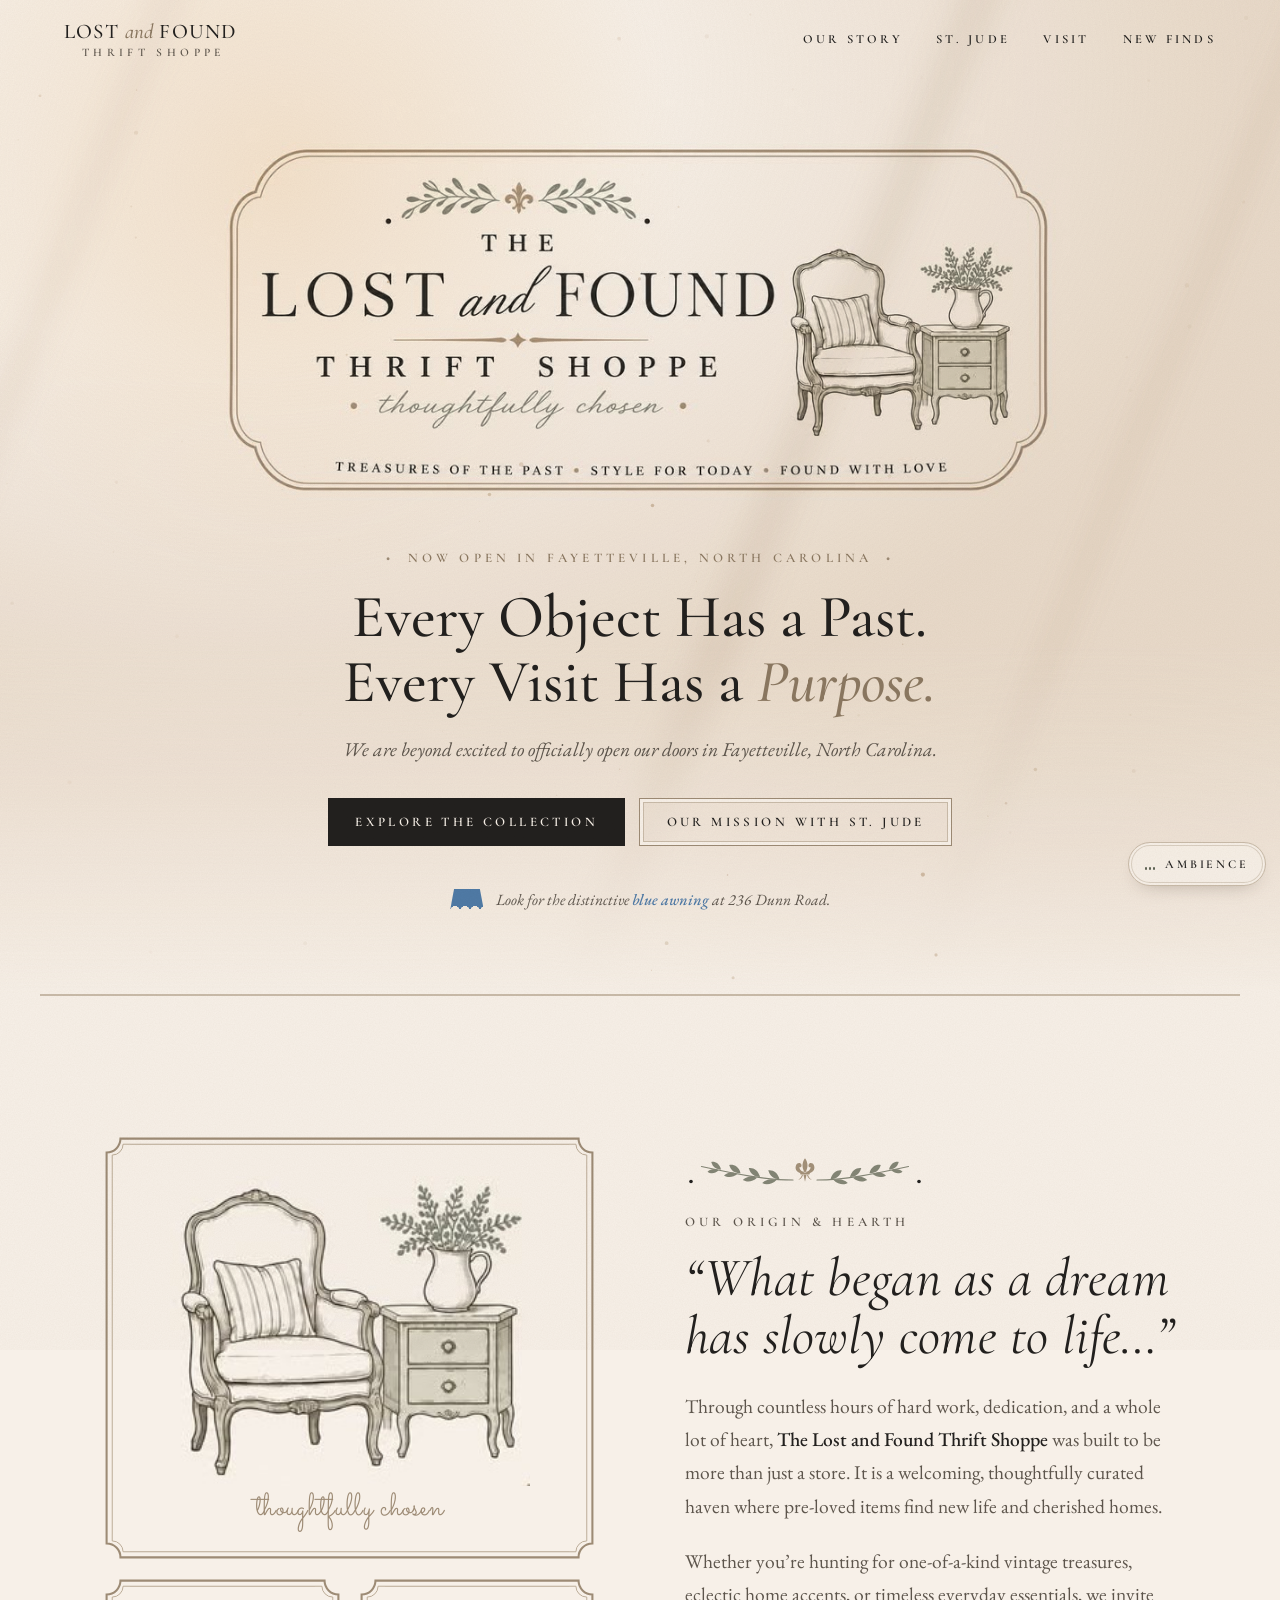
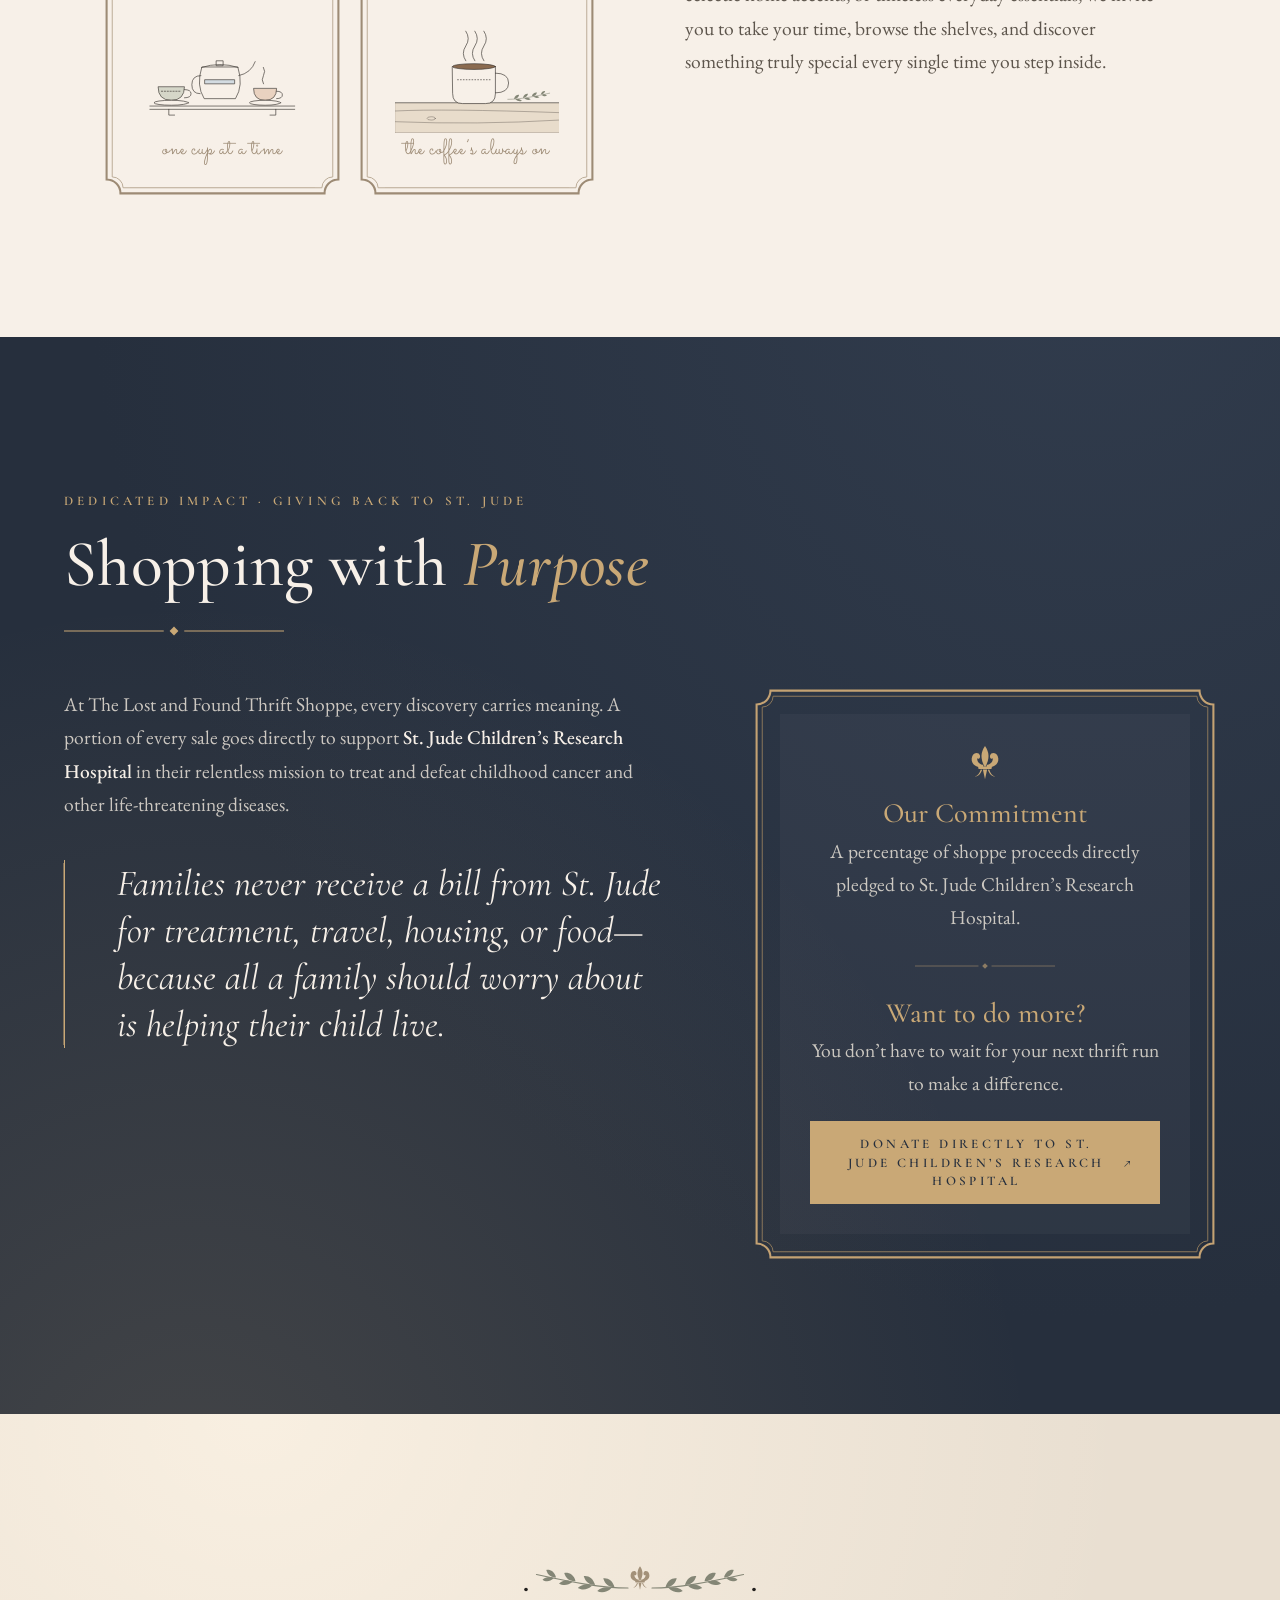
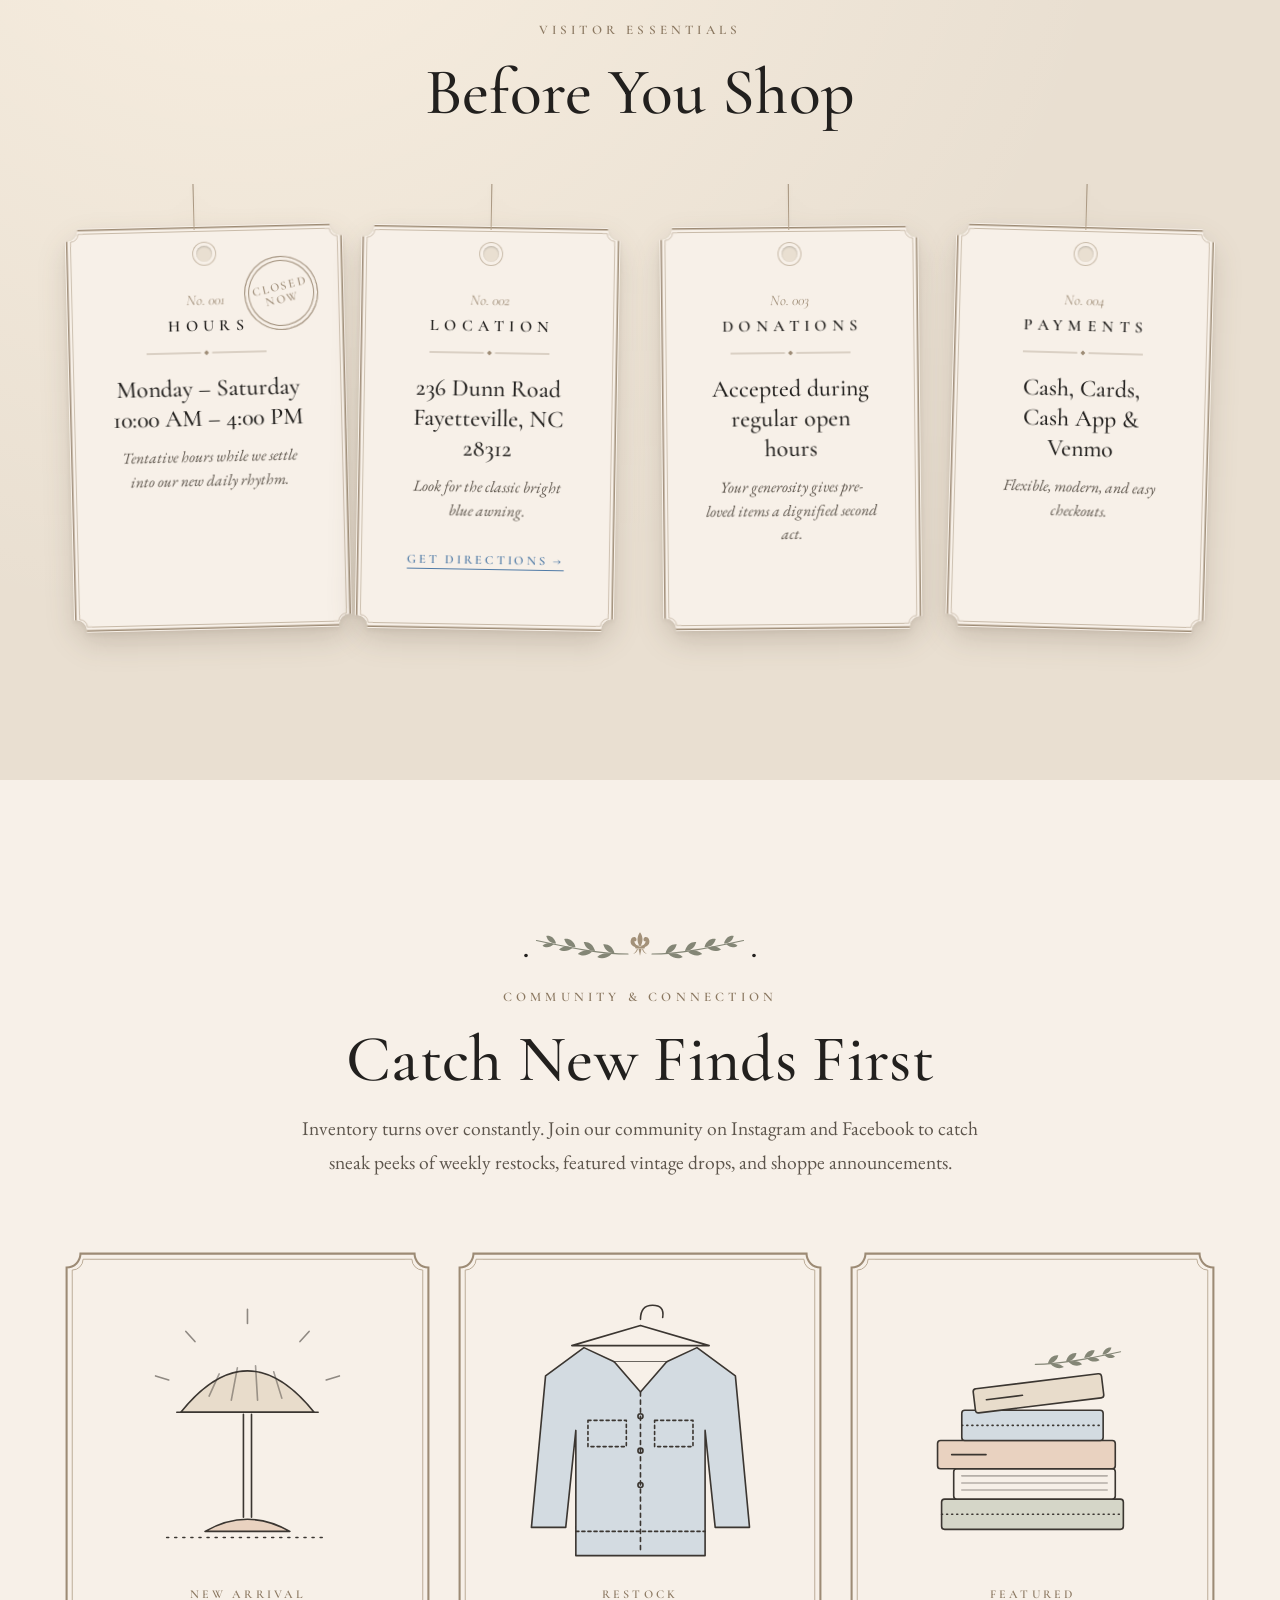
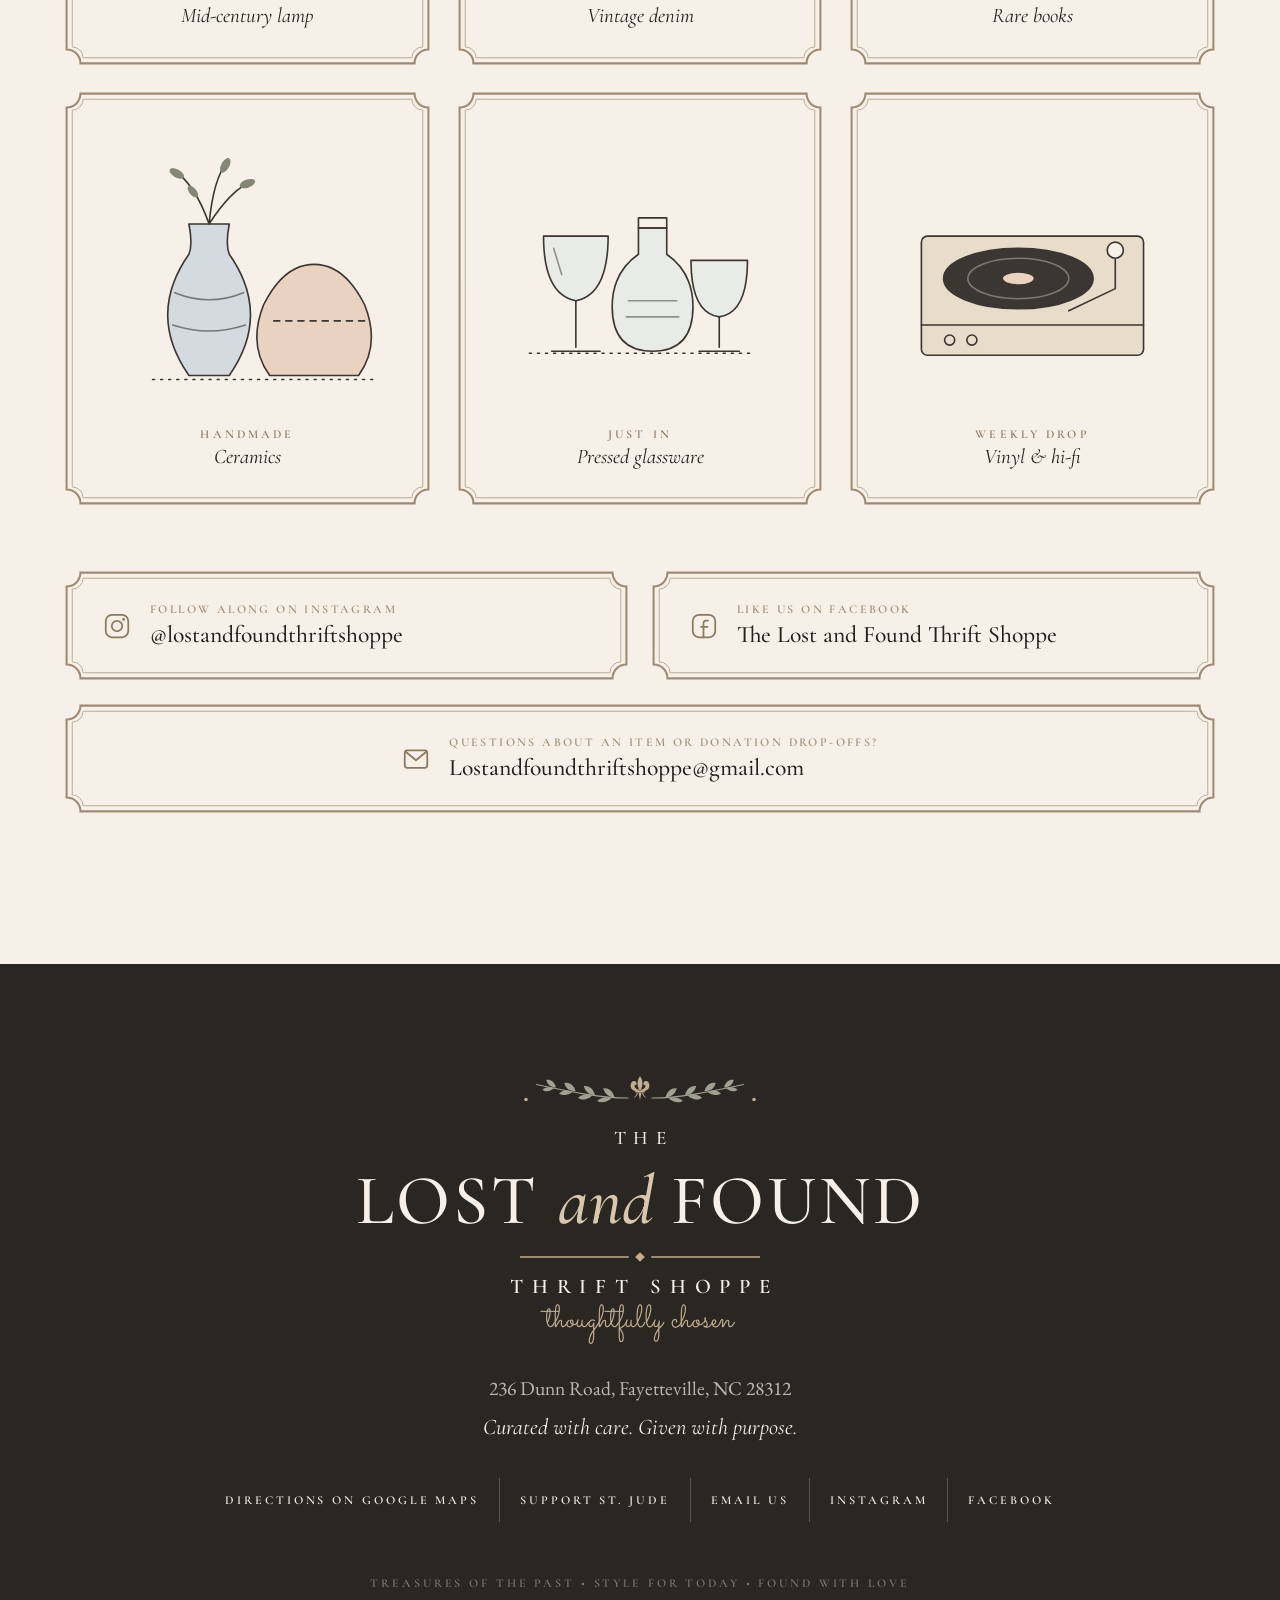
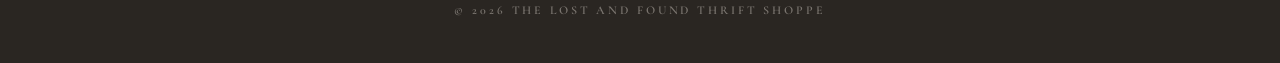
==== index.html @ 935c0aaa "Build The Lost and Found Thrift Shoppe website Static single-page site built from the cinematic wire" ====
<!doctype html>
<html lang="en" class="no-js">
<head>
  <meta charset="utf-8">
  <meta name="viewport" content="width=device-width, initial-scale=1">
  <title>The Lost and Found Thrift Shoppe · Fayetteville, NC</title>
  <meta name="description" content="A thoughtfully curated thrift shoppe at 236 Dunn Road, Fayetteville, NC. Treasures of the past, style for today, found with love — with a portion of every sale supporting St. Jude Children's Research Hospital.">
  <meta name="theme-color" content="#f7f0e8">
  <meta property="og:title" content="The Lost and Found Thrift Shoppe">
  <meta property="og:description" content="Every object has a past. Every visit has a purpose. Now open at 236 Dunn Road, Fayetteville, NC.">
  <meta property="og:type" content="website">
  <meta property="og:image" content="assets/the-lost-and-found-sign.jpg">
  <link rel="icon" href="assets/favicon.svg" type="image/svg+xml">
  <link rel="preload" as="image" href="assets/the-lost-and-found-sign.jpg">
  <link rel="preconnect" href="https://fonts.googleapis.com">
  <link rel="preconnect" href="https://fonts.gstatic.com" crossorigin>
  <link href="https://fonts.googleapis.com/css2?family=Cormorant+Garamond:ital,wght@0,400;0,500;0,600;1,400;1,500&family=EB+Garamond:ital,wght@0,400;0,500;1,400&family=Sacramento&display=swap" rel="stylesheet">
  <link rel="stylesheet" href="css/styles.css">
</head>
<body>
  <a class="skip-link" href="#main">Skip to content</a>

  <!-- Ornament sprite: drawn to match the shoppe sign -->
  <svg width="0" height="0" style="position:absolute" aria-hidden="true">
    <defs>
      <symbol id="sprig" viewBox="0 0 130 36">
        <path d="M4 26 C40 26 80 18 126 8" fill="none" stroke="currentColor" stroke-width="1.6" stroke-linecap="round"/>
        <g fill="currentColor">
          <path d="M22 25 c2-9 9-13 15-12 c-2 8-8 12-15 12z"/>
          <path d="M26 26 c6 6 14 7 19 4 c-5-5-12-6-19-4z"/>
          <path d="M48 22 c2-9 9-13 15-12 c-2 8-8 12-15 12z"/>
          <path d="M52 23 c6 6 14 6 19 3 c-5-5-12-6-19-3z"/>
          <path d="M74 17 c2-9 9-12 15-11 c-2 8-8 11-15 11z"/>
          <path d="M78 18 c6 5 13 5 18 2 c-5-5-12-5-18-2z"/>
          <path d="M100 12 c2-8 8-11 13-10 c-2 7-7 10-13 10z"/>
          <path d="M103 13 c5 5 11 5 15 2 c-4-4-10-5-15-2z"/>
        </g>
      </symbol>
      <symbol id="fleur" viewBox="0 0 40 44">
        <g fill="currentColor">
          <path d="M20 2 C25 9 26 17 20 27 C14 17 15 9 20 2Z"/>
          <path d="M18 27 C9 28 2 22 5 14 C7 9 13 9 14 13 C15 17 12 18 11 16 C10 20 14 24 18 24Z"/>
          <path d="M22 27 C31 28 38 22 35 14 C33 9 27 9 26 13 C25 17 28 18 29 16 C30 20 26 24 22 24Z"/>
          <rect x="12" y="26" width="16" height="3.2" rx="1.2"/>
          <path d="M17.5 29.5 L20 41 L22.5 29.5Z"/>
          <path d="M15 29.5 C14 34 11 37 8 38 C12 38 15 35 16.6 30Z"/>
          <path d="M25 29.5 C26 34 29 37 32 38 C28 38 25 35 23.4 30Z"/>
        </g>
      </symbol>
      <symbol id="crest" viewBox="0 0 320 44">
        <g style="color:var(--sage)">
          <use href="#sprig" x="18" y="6" width="130" height="36" transform="translate(166 0) scale(-1 1)"/>
          <use href="#sprig" x="172" y="6" width="130" height="36"/>
        </g>
        <use href="#fleur" x="144" y="0" width="32" height="38" style="color:var(--fleur)"/>
        <g style="fill:var(--ink)"><circle cx="8" cy="34" r="2.4"/><circle cx="312" cy="34" r="2.4"/></g>
      </symbol>
      <symbol id="rule" viewBox="0 0 300 12">
        <path d="M0 6 H136 M164 6 H300" stroke="currentColor" stroke-width="1.6"/>
        <path d="M150 0 L156 6 L150 12 L144 6Z" fill="currentColor"/>
      </symbol>
    </defs>
  </svg>

  <div class="grain" aria-hidden="true"></div>

  <!-- ============ Navigation ============ -->
  <header class="site-nav" id="site-nav">
    <a class="nav-mark" href="#top" aria-label="The Lost and Found Thrift Shoppe — back to top">
      <span class="nav-mark__name">Lost <em>and</em> Found</span>
      <span class="nav-mark__caps">Thrift Shoppe</span>
    </a>
    <button class="nav-toggle" aria-expanded="false" aria-controls="nav-links">
      <span class="sr-only">Menu</span><span class="nav-toggle__bar"></span><span class="nav-toggle__bar"></span>
    </button>
    <nav class="nav-links" id="nav-links" aria-label="Primary">
      <a href="#origin">Our Story</a>
      <a href="#impact">St. Jude</a>
      <a href="#visit">Visit</a>
      <a href="#finds">New Finds</a>
    </nav>
  </header>

  <main id="main">

    <!-- ============ 1. Hero: the shoppe sign in window light ============ -->
    <section class="hero" id="top" aria-labelledby="hero-title">
      <div class="hero__light" aria-hidden="true"></div>
      <canvas class="hero__dust" id="dust" aria-hidden="true"></canvas>

      <figure class="hero__sign">
        <img src="assets/the-lost-and-found-sign.jpg" width="960" height="480"
             alt="The Lost and Found Thrift Shoppe — thoughtfully chosen. Treasures of the past, style for today, found with love.">
      </figure>

      <div class="hero__content">
        <p class="eyebrow reveal"><span aria-hidden="true">&bull;</span> Now open in Fayetteville, North Carolina <span aria-hidden="true">&bull;</span></p>
        <h1 class="hero__title reveal" id="hero-title">
          <span>Every Object Has a Past.</span>
          <span>Every Visit Has a <em>Purpose.</em></span>
        </h1>
        <p class="hero__sub reveal">We are beyond excited to officially open our doors in Fayetteville, North&nbsp;Carolina.</p>
        <div class="hero__actions reveal">
          <a class="btn btn--ink" href="#finds">Explore the Collection</a>
          <a class="btn btn--line" href="#impact">Our Mission with St. Jude</a>
        </div>
        <a class="awning-badge reveal" href="#visit">
          <span class="awning-badge__icon" aria-hidden="true"></span>
          <span>Look for the distinctive <strong>blue awning</strong> at 236 Dunn Road.</span>
        </a>
      </div>
    </section>

    <!-- ============ 2. Origin & Hearth ============ -->
    <section class="origin" id="origin" aria-labelledby="origin-title">
      <div class="origin__gallery">
        <figure class="framed framed--feature reveal">
          <img src="assets/vignette-chair.jpg" width="262" height="226" loading="lazy"
               alt="Engraved illustration of a carved armchair beside a nightstand with a pitcher of greenery">
          <figcaption class="script">thoughtfully chosen</figcaption>
        </figure>
        <figure class="framed reveal">
          <svg class="sketch" viewBox="0 0 400 280" role="img" aria-label="Vintage teacups and a teapot arranged on a wooden shelf">
            <g class="ink">
              <path d="M24 214 H376 M24 222 H376"/>
              <path d="M70 222 v14 l14 0 M330 222 v14 l-14 0"/>
              <path class="w-sage" d="M44 168 q0 32 32 32 q32 0 32 -32 z"/>
              <path d="M108 174 q16 0 16 10 t-16 10"/>
              <ellipse class="w-paper" cx="76" cy="206" rx="42" ry="6"/>
              <path d="M52 178 h48" stroke-dasharray="3 4"/>
              <path class="w-paper" d="M150 120 q-14 44 6 76 h76 q20 -32 6 -76 z"/>
              <path d="M150 120 q44 -14 88 0"/><path d="M186 104 h16 v12 h-16z"/>
              <path d="M240 140 q30 -6 40 -34"/><path d="M148 140 q-22 0 -22 22 t20 22"/>
              <path class="w-blue" d="M158 150 h72 v10 h-72z"/>
              <path class="w-clay" d="M276 172 q0 28 28 28 q28 0 28 -28 z"/>
              <path d="M332 178 q14 0 14 9 t-14 9"/>
              <ellipse class="w-paper" cx="304" cy="206" rx="38" ry="6"/>
              <path d="M300 160 q-6 -10 0 -20 q6 -10 0 -20" class="steam-line"/>
            </g>
          </svg>
          <figcaption class="script">one cup at a time</figcaption>
        </figure>
        <figure class="framed reveal">
          <svg class="sketch" viewBox="0 0 400 280" role="img" aria-label="A steaming mug of coffee on a worn pine counter">
            <g class="ink">
              <path class="w-taupe" d="M0 206 H400 V280 H0Z"/>
              <path d="M0 226 q120 -6 400 4 M0 252 q200 8 400 -4" stroke-opacity=".5"/>
              <ellipse cx="88" cy="244" rx="10" ry="4" stroke-opacity=".5"/>
              <path class="w-paper" d="M140 118 h104 v66 q0 24 -24 24 h-56 q-24 0 -24 -24 z"/>
              <ellipse class="w-coffee" cx="192" cy="118" rx="52" ry="7"/>
              <path d="M244 134 q32 0 32 24 t-32 24"/>
              <path d="M152 150 h80" stroke-dasharray="2 5"/>
              <g class="steam">
                <path d="M172 104 q-12 -18 0 -36 q12 -18 0 -36"/>
                <path d="M194 104 q-12 -18 0 -36 q12 -18 0 -36"/>
                <path d="M216 104 q-12 -18 0 -36 q12 -18 0 -36"/>
              </g>
            </g>
            <g style="color:var(--sage)"><use href="#sprig" x="270" y="176" width="110" height="30"/></g>
          </svg>
          <figcaption class="script">the coffee&rsquo;s always on</figcaption>
        </figure>
      </div>

      <div class="origin__text">
        <svg class="crest reveal" aria-hidden="true"><use href="#crest"/></svg>
        <p class="eyebrow reveal">Our Origin &amp; Hearth</p>
        <h2 class="origin__quote reveal" id="origin-title">&ldquo;What began as a dream has slowly come to life&hellip;&rdquo;</h2>
        <p class="reveal">Through countless hours of hard work, dedication, and a whole lot of heart, <strong>The Lost and Found Thrift Shoppe</strong> was built to be more than just a store. It is a welcoming, thoughtfully curated haven where pre-loved items find new life and cherished homes.</p>
        <p class="reveal">Whether you&rsquo;re hunting for one-of-a-kind vintage treasures, eclectic home accents, or timeless everyday essentials, we invite you to take your time, browse the shelves, and discover something truly special every single time you step inside.</p>
        <p class="signoff script reveal">see you on Dunn Road</p>
      </div>
    </section>

    <!-- ============ 3. Impact: St. Jude ============ -->
    <section class="impact" id="impact" aria-labelledby="impact-title">
      <div class="impact__inner">
        <p class="eyebrow eyebrow--gold reveal">Dedicated Impact &middot; Giving Back to St. Jude</p>
        <h2 class="impact__title reveal" id="impact-title">Shopping with <em>Purpose</em></h2>
        <svg class="impact__rule reveal" aria-hidden="true"><use href="#rule"/></svg>
        <div class="impact__grid">
          <div class="impact__copy">
            <p class="reveal">At The Lost and Found Thrift Shoppe, every discovery carries meaning. A portion of every sale goes directly to support <strong>St. Jude Children&rsquo;s Research Hospital</strong> in their relentless mission to treat and defeat childhood cancer and other life-threatening diseases.</p>
            <blockquote class="impact__pull reveal">
              Families never receive a bill from St. Jude for treatment, travel, housing, or food&mdash;because all a family should worry about is helping their child live.
            </blockquote>
          </div>
          <aside class="impact__card framed framed--gold reveal" aria-label="Our commitment">
            <svg class="impact__fleur" aria-hidden="true"><use href="#fleur"/></svg>
            <h3>Our Commitment</h3>
            <p>A percentage of shoppe proceeds directly pledged to St. Jude Children&rsquo;s Research Hospital.</p>
            <svg class="impact__rule impact__rule--small" aria-hidden="true"><use href="#rule"/></svg>
            <h3>Want to do more?</h3>
            <p>You don&rsquo;t have to wait for your next thrift run to make a difference.</p>
            <a class="btn btn--gold" href="https://www.stjude.org/donate" target="_blank" rel="noopener noreferrer">
              Donate Directly to St. Jude Children&rsquo;s Research Hospital <span aria-hidden="true">&nearr;</span>
              <span class="sr-only">(opens in a new tab)</span>
            </a>
          </aside>
        </div>
      </div>
    </section>

    <!-- ============ 4. Visitor Essentials ============ -->
    <section class="visit" id="visit" aria-labelledby="visit-title">
      <header class="section-head">
        <svg class="crest reveal" aria-hidden="true"><use href="#crest"/></svg>
        <p class="eyebrow reveal">Visitor Essentials</p>
        <h2 class="reveal" id="visit-title">Before You Shop</h2>
      </header>
      <div class="tags">
        <article class="tag reveal" style="--tilt:-1.4deg"><div class="tag__card">
          <span class="tag__no">No. 001</span>
          <h3>Hours</h3>
          <svg class="tag__rule" aria-hidden="true"><use href="#rule"/></svg>
          <p class="tag__main">Monday &ndash; Saturday<br><span class="nw">10:00 AM &ndash; 4:00 PM</span></p>
          <p class="tag__note">Tentative hours while we settle into our new daily rhythm.</p>
          <span class="tag__stamp" id="open-stamp" hidden></span>
        </div></article>
        <article class="tag reveal" style="--tilt:1deg"><div class="tag__card">
          <span class="tag__no">No. 002</span>
          <h3>Location</h3>
          <svg class="tag__rule" aria-hidden="true"><use href="#rule"/></svg>
          <p class="tag__main">236 Dunn Road<br>Fayetteville, NC 28312</p>
          <p class="tag__note">Look for the classic bright blue awning.</p>
          <a class="tag__link" href="https://www.google.com/maps/dir/?api=1&amp;destination=236+Dunn+Road+Fayetteville+NC+28312" target="_blank" rel="noopener noreferrer">Get directions &rarr;</a>
        </div></article>
        <article class="tag reveal" style="--tilt:-.6deg"><div class="tag__card">
          <span class="tag__no">No. 003</span>
          <h3>Donations</h3>
          <svg class="tag__rule" aria-hidden="true"><use href="#rule"/></svg>
          <p class="tag__main">Accepted during<br>regular open hours</p>
          <p class="tag__note">Your generosity gives pre-loved items a dignified second act.</p>
        </div></article>
        <article class="tag reveal" style="--tilt:1.6deg"><div class="tag__card">
          <span class="tag__no">No. 004</span>
          <h3>Payments</h3>
          <svg class="tag__rule" aria-hidden="true"><use href="#rule"/></svg>
          <p class="tag__main">Cash, Cards,<br>Cash App &amp; Venmo</p>
          <p class="tag__note">Flexible, modern, and easy checkouts.</p>
        </div></article>
      </div>
    </section>

    <!-- ============ 5. Community & Connection ============ -->
    <section class="finds" id="finds" aria-labelledby="finds-title">
      <header class="section-head">
        <svg class="crest reveal" aria-hidden="true"><use href="#crest"/></svg>
        <p class="eyebrow reveal">Community &amp; Connection</p>
        <h2 class="reveal" id="finds-title">Catch New Finds First</h2>
        <p class="section-head__lede reveal">Inventory turns over constantly. Join our community on Instagram and Facebook to catch sneak peeks of weekly restocks, featured vintage drops, and shoppe announcements.</p>
      </header>

      <!-- Engraved placeholders: replace with recent Instagram photos -->
      <div class="finds__grid">
        <figure class="find framed reveal">
          <svg class="sketch" viewBox="0 0 300 300" role="img" aria-label="Mid-century mushroom lamp">
            <g class="ink">
              <path d="M150 40 v-14 M98 58 l-9 -10 M202 58 l9 -10 M72 96 l-13 -4 M228 96 l13 -4" stroke-opacity=".55"/>
              <path class="w-taupe" d="M84 128 Q150 46 216 128 Z"/>
              <path d="M80 128 H220"/>
              <path d="M112 112 l10 -22 M134 116 l6 -32 M160 116 l-2 -34 M184 114 l-8 -26" stroke-opacity=".45"/>
              <path d="M146 130 V232 M154 130 V232"/>
              <path class="w-clay" d="M108 246 Q150 222 192 246 Z"/>
              <path d="M70 252 H230" stroke-dasharray="2 6"/>
            </g>
          </svg>
          <figcaption><span>New arrival</span>Mid-century lamp</figcaption>
        </figure>
        <figure class="find framed reveal">
          <svg class="sketch" viewBox="0 0 300 300" role="img" aria-label="Vintage denim jacket on a wooden hanger">
            <g class="ink">
              <path d="M150 36 q0 -14 12 -14 q12 0 10 12"/>
              <path d="M82 62 L150 42 L218 62 Z"/>
              <path class="w-blue" d="M94 64 l-38 28 l-14 150 h34 l10 -96 v124 h128 v-124 l10 96 h34 l-14 -150 l-38 -28 l-30 14 h-52 z"/>
              <path class="w-paper" d="M124 78 l26 30 l26 -30"/>
              <path d="M150 108 V266" stroke-dasharray="4 4"/>
              <path d="M98 136 h38 v26 h-38z M164 136 h38 v26 h-38z" stroke-dasharray="3 3"/>
              <path d="M86 246 h128" stroke-dasharray="3 3"/>
              <circle cx="150" cy="132" r="2.5"/><circle cx="150" cy="166" r="2.5"/><circle cx="150" cy="200" r="2.5"/>
            </g>
          </svg>
          <figcaption><span>Restock</span>Vintage denim</figcaption>
        </figure>
        <figure class="find framed reveal">
          <svg class="sketch" viewBox="0 0 300 300" role="img" aria-label="A stack of rare cloth-bound books">
            <g class="ink">
              <rect class="w-sage" x="60" y="214" width="180" height="30" rx="3"/>
              <path d="M60 229 H240" stroke-dasharray="1 4"/>
              <rect class="w-paper" x="72" y="184" width="160" height="30" rx="3"/>
              <path d="M80 191 H224 M80 198 H224 M80 205 H224" stroke-opacity=".35"/>
              <rect class="w-clay" x="56" y="156" width="176" height="28" rx="3"/>
              <path d="M70 170 H104"/>
              <rect class="w-blue" x="80" y="126" width="140" height="30" rx="3"/>
              <path d="M80 141 H220" stroke-dasharray="1 4"/>
              <g transform="rotate(-7 150 110)">
                <rect class="w-taupe" x="92" y="98" width="128" height="24" rx="3"/>
                <path d="M104 110 H140"/>
              </g>
            </g>
            <g style="color:var(--sage)"><use href="#sprig" x="150" y="62" width="90" height="26"/></g>
          </svg>
          <figcaption><span>Featured</span>Rare books</figcaption>
        </figure>
        <figure class="find framed reveal">
          <svg class="sketch" viewBox="0 0 300 300" role="img" aria-label="Handmade glazed ceramic vases">
            <g class="ink">
              <path class="w-blue" d="M92 250 q-42 -60 0 -120 q4 -10 0 -30 h40 q-4 20 0 30 q42 60 0 120 z"/>
              <path d="M78 168 q34 14 68 0 M76 200 q36 12 72 0" stroke-opacity=".6"/>
              <path class="w-clay" d="M172 250 q-22 -30 -6 -70 q20 -40 50 -40 q30 0 50 40 q16 40 -6 70 z"/>
              <path d="M176 196 h96" stroke-dasharray="6 6"/>
              <path d="M112 100 q-14 -40 -36 -54 M112 100 q4 -44 18 -62 M112 100 q22 -34 42 -42"/>
              <path d="M56 254 H276" stroke-dasharray="2 6"/>
            </g>
            <g style="fill:var(--sage)">
              <ellipse cx="80" cy="50" rx="8" ry="4" transform="rotate(30 80 50)"/><ellipse cx="128" cy="42" rx="8" ry="4" transform="rotate(-60 128 42)"/>
              <ellipse cx="150" cy="60" rx="8" ry="4" transform="rotate(-20 150 60)"/><ellipse cx="96" cy="68" rx="7" ry="3.5" transform="rotate(50 96 68)"/>
            </g>
          </svg>
          <figcaption><span>Handmade</span>Ceramics</figcaption>
        </figure>
        <figure class="find framed reveal">
          <svg class="sketch" viewBox="0 0 300 300" role="img" aria-label="Pressed glass goblets and a decanter">
            <g class="ink">
              <path class="w-glass" d="M54 112 h64 q0 58 -32 64 q-32 -6 -32 -64 z"/>
              <path d="M86 176 v46 M62 226 h48"/>
              <path d="M64 124 l8 26" stroke-opacity=".5"/>
              <path class="w-glass" d="M176 104 h-28 v26 q-26 18 -26 52 q0 44 40 44 q40 0 40 -44 q0 -34 -26 -52 z"/>
              <path d="M148 94 h28 v10 h-28z"/>
              <path d="M138 176 h48 M136 192 h52" stroke-opacity=".5"/>
              <path class="w-glass" d="M200 136 h56 q0 52 -28 56 q-28 -4 -28 -56 z"/>
              <path d="M228 192 v30 M208 226 h40"/>
              <path d="M40 228 H264" stroke-dasharray="2 6"/>
            </g>
          </svg>
          <figcaption><span>Just in</span>Pressed glassware</figcaption>
        </figure>
        <figure class="find framed reveal">
          <svg class="sketch" viewBox="0 0 300 300" role="img" aria-label="A vintage record player with a spinning vinyl record">
            <g class="ink">
              <rect class="w-taupe" x="40" y="112" width="220" height="118" rx="6"/>
              <path d="M40 200 H260"/>
              <g class="vinyl">
                <ellipse class="w-ink" cx="136" cy="154" rx="74" ry="30"/>
                <ellipse cx="136" cy="154" rx="50" ry="20" stroke="#f7f0e8" stroke-opacity=".35"/>
                <ellipse class="w-clay" cx="136" cy="154" rx="16" ry="6.5"/>
              </g>
              <path d="M232 126 v38 l-46 22"/>
              <circle class="w-paper" cx="232" cy="126" r="8"/>
              <circle cx="68" cy="215" r="5"/><circle cx="90" cy="215" r="5"/>
            </g>
          </svg>
          <figcaption><span>Weekly drop</span>Vinyl &amp; hi-fi</figcaption>
        </figure>
      </div>

      <div class="connect">
        <a class="connect__item framed reveal" href="https://www.instagram.com/lostandfoundthriftshoppe/" target="_blank" rel="noopener noreferrer">
          <svg viewBox="0 0 24 24" aria-hidden="true"><rect x="3" y="3" width="18" height="18" rx="5" fill="none" stroke="currentColor" stroke-width="1.4"/><circle cx="12" cy="12" r="4.2" fill="none" stroke="currentColor" stroke-width="1.4"/><circle cx="17.3" cy="6.7" r="1.1" fill="currentColor"/></svg>
          <span><small>Follow along on Instagram</small>@lostandfoundthriftshoppe</span>
        </a>
        <a class="connect__item framed reveal" href="https://www.facebook.com/profile.php?id=61593991241730" target="_blank" rel="noopener noreferrer">
          <svg viewBox="0 0 24 24" aria-hidden="true"><rect x="3" y="3" width="18" height="18" rx="5" fill="none" stroke="currentColor" stroke-width="1.4"/><path d="M15.2 7.6h-1.6c-1.3 0-2 .8-2 2.1V21M9.6 12.6h5.2" fill="none" stroke="currentColor" stroke-width="1.4" stroke-linecap="round"/></svg>
          <span><small>Like us on Facebook</small>The Lost and Found Thrift Shoppe</span>
        </a>
        <a class="connect__item connect__item--wide framed reveal" href="mailto:Lostandfoundthriftshoppe@gmail.com">
          <svg viewBox="0 0 24 24" aria-hidden="true"><rect x="3" y="5" width="18" height="14" rx="2" fill="none" stroke="currentColor" stroke-width="1.4"/><path d="M3.5 6l8.5 7 8.5-7" fill="none" stroke="currentColor" stroke-width="1.4"/></svg>
          <span><small>Questions about an item or donation drop-offs?</small>Lostandfoundthriftshoppe<wbr>@gmail.com</span>
        </a>
      </div>
    </section>
  </main>

  <!-- ============ 6. Footer ============ -->
  <footer class="footer">
    <svg class="crest crest--light" aria-hidden="true"><use href="#crest"/></svg>
    <div class="wordmark" aria-label="The Lost and Found Thrift Shoppe">
      <span class="wordmark__the">The</span>
      <span class="wordmark__name">Lost <em>and</em> Found</span>
      <svg class="wordmark__rule" aria-hidden="true"><use href="#rule"/></svg>
      <span class="wordmark__caps">Thrift Shoppe</span>
      <span class="wordmark__script script">thoughtfully chosen</span>
    </div>
    <p class="footer__address">236 Dunn Road, Fayetteville, NC 28312</p>
    <p class="footer__motto">Curated with care. Given with purpose.</p>
    <nav class="footer__links" aria-label="Direct links">
      <a href="https://www.google.com/maps/dir/?api=1&amp;destination=236+Dunn+Road+Fayetteville+NC+28312" target="_blank" rel="noopener noreferrer">Directions on Google Maps</a>
      <a href="https://www.stjude.org/donate" target="_blank" rel="noopener noreferrer">Support St. Jude</a>
      <a href="mailto:Lostandfoundthriftshoppe@gmail.com">Email Us</a>
      <a href="https://www.instagram.com/lostandfoundthriftshoppe/" target="_blank" rel="noopener noreferrer">Instagram</a>
      <a href="https://www.facebook.com/profile.php?id=61593991241730" target="_blank" rel="noopener noreferrer">Facebook</a>
    </nav>
    <p class="footer__fine">Treasures of the past &bull; Style for today &bull; Found with love<br>&copy; <span id="year">2026</span> The Lost and Found Thrift Shoppe</p>
  </footer>

  <!-- Optional ambient sound (synthesised, off by default) -->
  <button class="ambience" id="ambience" aria-pressed="false" aria-label="Ambience" title="Soft shop ambience">
    <span class="ambience__bars" aria-hidden="true"><i></i><i></i><i></i></span>
    <span class="ambience__label">Ambience</span>
  </button>

  <script src="js/main.js" defer></script>
</body>
</html>
---- css/styles.css ----
/* ==========================================================================
   The Lost and Found Thrift Shoppe
   Styled after the shoppe sign: ivory paper, scooped-corner double frames,
   engraved line drawings, sage sprigs, a taupe fleur-de-lis, tracked serif caps.
   ========================================================================== */

:root {
  /* Paper — --paper matches the sign photo's ground exactly so it sits seamlessly */
  --paper: #f7f0e8;
  --paper-2: #f0e7dc;
  --linen: #e9dfd1;

  /* Ink & frame */
  --ink: #22201e;
  --ink-line: #3b3631;
  --ink-soft: #5d554c;
  --taupe: #9d8b75;
  --taupe-light: #c9bba9;
  --fleur: #a39179;
  --fleur-deep: #8b7861;

  /* Botanical */
  --sage: #848676;
  --sage-deep: #5f6455;
  --sage-wash: #d5d6c8;

  /* Washes for line drawings */
  --wash-taupe: #e8dccb;
  --wash-clay: #e9d2c0;
  --wash-blue: #d3dbe1;

  /* St. Jude section: muted navy with antique gold */
  --navy: #262f3d;
  --navy-2: #313c4d;
  --gold: #c9a876;

  --awning-blue: #4f7aa6;

  --font-display: "Cormorant Garamond", "Garamond", Georgia, serif;
  --font-body: "EB Garamond", "Garamond", Georgia, serif;
  --font-script: "Sacramento", "Segoe Script", cursive;

  --gutter: clamp(16px, 5vw, 72px);
  --max: 1200px;
  --ease: cubic-bezier(.2, .7, .2, 1);
}

*,
*::before,
*::after { box-sizing: border-box; }

html { scroll-behavior: smooth; scroll-padding-top: 76px; }

body {
  margin: 0;
  background: var(--paper);
  color: var(--ink);
  font-family: var(--font-body);
  font-size: clamp(1.06rem, 1rem + .3vw, 1.22rem);
  line-height: 1.7;
  -webkit-font-smoothing: antialiased;
  overflow-x: hidden;
}

img, svg { display: block; max-width: 100%; }
a { color: inherit; }
strong { font-weight: 500; color: var(--ink); }

h1, h2, h3 {
  font-family: var(--font-display);
  font-weight: 500;
  line-height: 1.08;
  margin: 0;
}
h2 { font-size: clamp(2.4rem, 1.7rem + 3vw, 4.2rem); letter-spacing: .005em; }

.sr-only {
  position: absolute; width: 1px; height: 1px; padding: 0; margin: -1px;
  overflow: hidden; clip: rect(0 0 0 0); white-space: nowrap; border: 0;
}
.skip-link {
  position: absolute; left: 16px; top: -60px; z-index: 100;
  background: var(--ink); color: var(--paper); padding: .6em 1em;
}
.skip-link:focus { top: 16px; }
:focus-visible { outline: 1.5px solid var(--fleur-deep); outline-offset: 4px; }

/* Tracked serif capitals, like the sign's "TREASURES OF THE PAST" line */
.eyebrow {
  font-family: var(--font-display);
  font-weight: 600;
  font-size: .82rem;
  letter-spacing: .32em;
  text-transform: uppercase;
  color: var(--fleur-deep);
  margin: 0 0 1rem;
}
.eyebrow span { color: var(--taupe); margin: 0 .5em; }
.eyebrow--gold { color: var(--gold); }

.script {
  font-family: var(--font-script);
  font-weight: 400;
  color: var(--taupe);
  letter-spacing: .01em;
}

/* Ornaments */
.crest { width: min(240px, 70%); height: auto; aspect-ratio: 320 / 44; margin: 0 auto 1.4rem; }

/* The sign's double frame with scooped corners */
.framed {
  border: 26px solid transparent;
  border-image: url("../assets/frame.svg") 30 / 26px stretch;
  background: var(--paper) padding-box;
}
.framed--gold { border-image-source: url("../assets/frame-gold.svg"); }

/* Paper grain */
.grain {
  position: fixed; inset: -50%;
  z-index: 90; pointer-events: none;
  opacity: .07;
  mix-blend-mode: multiply;
  background-image: url("data:image/svg+xml,%3Csvg xmlns='http://www.w3.org/2000/svg' width='220' height='220'%3E%3Cfilter id='n'%3E%3CfeTurbulence type='fractalNoise' baseFrequency='.85' numOctaves='3' stitchTiles='stitch'/%3E%3CfeColorMatrix values='0 0 0 0 .35 0 0 0 0 .28 0 0 0 0 .2 0 0 0 1.1 0'/%3E%3C/filter%3E%3Crect width='100%25' height='100%25' filter='url(%23n)'/%3E%3C/svg%3E");
  animation: grain 1.4s steps(6) infinite;
}
@keyframes grain {
  0%, 100% { transform: translate(0, 0); }
  20% { transform: translate(-3%, 2%); }
  40% { transform: translate(2%, -4%); }
  60% { transform: translate(-4%, -1%); }
  80% { transform: translate(3%, 3%); }
}

/* ---------- Buttons ---------- */
.btn {
  display: inline-flex; align-items: center; justify-content: center; gap: .6em;
  padding: 1.05em 2em;
  font-family: var(--font-display);
  font-weight: 600;
  font-size: .82rem;
  letter-spacing: .26em;
  text-transform: uppercase;
  text-decoration: none;
  text-align: center;
  line-height: 1.4;
  transition: background-color .35s, color .35s, border-color .35s, transform .4s var(--ease);
}
.btn:hover { transform: translateY(-2px); }
.btn--ink { background: var(--ink); color: var(--paper); border: 1px solid var(--ink); }
.btn--ink:hover { background: var(--sage-deep); border-color: var(--sage-deep); }
.btn--line { color: var(--ink); border: 1px solid var(--taupe); box-shadow: inset 0 0 0 3px var(--paper), inset 0 0 0 4px var(--taupe-light); }
.btn--line:hover { background: var(--paper-2); }
.btn--gold { background: var(--gold); color: var(--navy); width: 100%; }
.btn--gold:hover { background: #d8bb8d; }

/* ---------- Navigation ---------- */
.site-nav {
  position: fixed; inset: 0 0 auto 0; z-index: 50;
  display: flex; align-items: center; justify-content: space-between;
  padding: 18px var(--gutter);
  transition: background-color .5s, padding .5s var(--ease), box-shadow .5s;
}
.site-nav.is-scrolled {
  background: rgba(247, 240, 232, .94);
  backdrop-filter: blur(10px);
  padding-block: 10px;
  box-shadow: 0 1px 0 var(--taupe-light), 0 4px 0 -3px var(--taupe-light);
}
.nav-mark {
  display: flex; flex-direction: column; align-items: center; text-decoration: none; line-height: 1;
  opacity: 0; transform: translateY(-6px); pointer-events: none;
  transition: opacity .5s, transform .5s var(--ease);
}
.site-nav.is-scrolled .nav-mark { opacity: 1; transform: none; pointer-events: auto; }
.nav-mark__name { font-family: var(--font-display); font-weight: 500; font-size: 1.3rem; text-transform: uppercase; letter-spacing: .06em; }
.nav-mark__name em { text-transform: none; font-weight: 500; letter-spacing: 0; color: var(--fleur-deep); }
.nav-mark__caps { font-family: var(--font-display); font-weight: 600; font-size: .72rem; text-transform: uppercase; letter-spacing: .38em; margin-top: 4px; padding-left: .5em; color: var(--ink-soft); }

.nav-links { display: flex; gap: clamp(1rem, 2.6vw, 2.6rem); }
.nav-links a {
  font-family: var(--font-display); font-weight: 600; font-size: .78rem; letter-spacing: .26em; text-transform: uppercase;
  text-decoration: none; position: relative; padding: 4px 0;
}
.nav-links a::after {
  content: ""; position: absolute; left: 0; right: 0; bottom: 0; height: 1px;
  background: var(--fleur); transform: scaleX(0); transition: transform .4s var(--ease);
}
.nav-links a:hover::after { transform: scaleX(1); }

.nav-toggle {
  display: none; background: none; border: 0; color: inherit; cursor: pointer;
  width: 44px; height: 44px; padding: 10px; flex-direction: column; justify-content: center; gap: 7px;
}
.nav-toggle__bar { display: block; height: 1.5px; background: currentColor; transition: transform .35s var(--ease); }
.nav-toggle[aria-expanded="true"] .nav-toggle__bar:nth-of-type(2) { transform: translateY(4.25px) rotate(45deg); }
.nav-toggle[aria-expanded="true"] .nav-toggle__bar:nth-of-type(3) { transform: translateY(-4.25px) rotate(-45deg); }

@media (max-width: 720px) {
  .nav-toggle { display: flex; }
  .site-nav { background: rgba(247, 240, 232, .94); padding-block: 8px; }
  .nav-mark { opacity: 1; transform: none; pointer-events: auto; }
  .nav-links {
    position: absolute; top: 100%; left: 0; right: 0;
    flex-direction: column; gap: 0;
    background: var(--paper);
    padding: 4px var(--gutter) 18px;
    border-bottom: 1px solid var(--taupe-light);
    transform-origin: top; transform: scaleY(0); opacity: 0; visibility: hidden;
    transition: transform .35s var(--ease), opacity .3s, visibility .35s;
  }
  .nav-links.is-open { transform: none; opacity: 1; visibility: visible; }
  .nav-links a { padding: 14px 0; border-bottom: 1px solid rgba(157, 139, 117, .25); }
}

/* ==========================================================================
   1. Hero — the sign, caught in late-afternoon window light
   ========================================================================== */
.hero {
  position: relative;
  min-height: 100vh;
  min-height: 100svh;
  display: flex; flex-direction: column; align-items: center; justify-content: center;
  padding: clamp(84px, 11vh, 120px) var(--gutter) clamp(48px, 8vh, 90px);
  text-align: center;
  overflow: hidden;
  isolation: isolate;
  background: var(--paper);
}

.hero__sign {
  margin: 0;
  width: min(860px, 100%, 96svh);
  position: relative;
  z-index: 1;
  animation: settle 3.2s var(--ease) both;
}
.hero__sign img { width: 100%; height: auto; }
@keyframes settle {
  from { opacity: 0; transform: scale(1.06); filter: blur(4px); }
  to   { opacity: 1; transform: none; filter: none; }
}

/* Window light: warm glow, soft mullion shadows drifting across the paper, edge vignette.
   Layered above the sign so the light falls on it too. */
.hero__light {
  position: absolute; inset: 0; z-index: 2; pointer-events: none;
  mix-blend-mode: multiply;
  -webkit-mask-image: linear-gradient(#000 65%, transparent);
          mask-image: linear-gradient(#000 65%, transparent);
  background:
    radial-gradient(ellipse 80% 70% at 18% 8%, rgba(255, 236, 205, 0) 0%, rgba(240, 214, 178, .0) 40%, rgba(214, 190, 160, .35) 100%),
    radial-gradient(ellipse 60% 50% at 85% 100%, rgba(196, 170, 140, .28), transparent 70%);
}
.hero__light::before {
  content: ""; position: absolute; inset: -20% -40%;
  background: repeating-linear-gradient(112deg,
    transparent 0 14%,
    rgba(150, 120, 88, .10) 14% 15.6%,
    transparent 15.6% 26%,
    rgba(150, 120, 88, .07) 26% 27%,
    transparent 27% 40%);
  filter: blur(14px);
  animation: drift 28s ease-in-out infinite alternate;
}
.hero__light::after {
  content: ""; position: absolute; inset: 0;
  background: radial-gradient(ellipse 45% 60% at 22% 18%, rgba(244, 214, 168, .35), transparent 70%);
  mix-blend-mode: multiply;
  animation: glow 9s ease-in-out infinite alternate;
}
@keyframes drift { from { transform: translateX(-4%); } to { transform: translateX(5%); } }
@keyframes glow { from { opacity: .55; } to { opacity: 1; } }

.hero__dust { position: absolute; inset: 0; width: 100%; height: 100%; z-index: 3; pointer-events: none; }

.hero__content { position: relative; z-index: 4; max-width: 860px; margin-top: clamp(8px, 2vh, 24px); }
.hero__title {
  font-size: clamp(2.1rem, 1.2rem + 3.2vw, 4rem);
  line-height: 1.08;
  color: var(--ink);
}
.hero__title span { display: block; }
.hero__title em { color: var(--fleur-deep); font-weight: 500; }
.hero__sub {
  max-width: 32em; margin: 1.1rem auto 2rem;
  font-style: italic; color: var(--ink-soft);
}
.hero__actions { display: flex; flex-wrap: wrap; justify-content: center; gap: 14px; }

.awning-badge {
  display: inline-flex; align-items: center; gap: 12px;
  margin-top: 2rem;
  font-size: .98rem; font-style: italic; color: var(--ink-soft);
  text-decoration: none;
}
.awning-badge strong { color: var(--awning-blue); font-weight: 500; }
.awning-badge:hover span:last-child { text-decoration: underline; text-decoration-color: var(--taupe-light); text-underline-offset: 4px; }
.awning-badge__icon {
  flex: none; width: 34px; height: 22px;
  background: var(--awning-blue);
  -webkit-mask: radial-gradient(circle 5px at 5px 100%, transparent 98%, #000) 0 0 / 10px 100% repeat-x;
          mask: radial-gradient(circle 5px at 5px 100%, transparent 98%, #000) 0 0 / 10px 100% repeat-x;
  clip-path: polygon(12% 0, 88% 0, 100% 100%, 0 100%);
}

/* ==========================================================================
   Reveal on scroll
   ========================================================================== */
.reveal { opacity: 0; transform: translateY(24px); transition: opacity 1.1s var(--ease), transform 1.1s var(--ease); }
.reveal.is-visible { opacity: 1; transform: none; }
.no-js .reveal { opacity: 1; transform: none; }

/* ==========================================================================
   Line-drawing style (engraved, matching the chair on the sign)
   ========================================================================== */
.sketch { width: 100%; height: auto; }
.sketch .ink { fill: none; stroke: var(--ink-line); stroke-width: 1.6; stroke-linecap: round; stroke-linejoin: round; }
.sketch .w-paper { fill: var(--paper); }
.sketch .w-taupe { fill: var(--wash-taupe); }
.sketch .w-clay  { fill: var(--wash-clay); }
.sketch .w-blue  { fill: var(--wash-blue); }
.sketch .w-sage  { fill: var(--sage-wash); }
.sketch .w-glass { fill: #e4ebe6; fill-opacity: .7; }
.sketch .w-coffee { fill: #8a6a4f; }
.sketch .w-ink { fill: var(--ink-line); }

.steam path, .steam-line { animation: steam 4.5s ease-in-out infinite; transform-box: fill-box; transform-origin: bottom; }
.steam path:nth-child(2) { animation-delay: -1.5s; }
.steam path:nth-child(3) { animation-delay: -3s; }
@keyframes steam {
  0% { opacity: 0; transform: translateY(8px) scaleY(.85); }
  40% { opacity: .8; }
  100% { opacity: 0; transform: translateY(-14px) scaleY(1.08); }
}
.vinyl { animation: spin 7s linear infinite; transform-box: fill-box; transform-origin: center; }
@keyframes spin { to { transform: rotate(360deg); } }

/* ==========================================================================
   2. Origin & Hearth
   ========================================================================== */
.origin {
  max-width: var(--max); margin: 0 auto;
  padding: clamp(80px, 11vw, 150px) var(--gutter);
  display: grid; grid-template-columns: 1fr 1fr; gap: clamp(40px, 7vw, 110px); align-items: center;
  border-top: 1px solid var(--taupe-light);
  box-shadow: inset 0 5px 0 -4px var(--taupe-light);
}
.origin__gallery { display: grid; grid-template-columns: 1fr 1fr; gap: 18px; }
.origin__gallery figure { margin: 0; padding: 14px 10px 8px; text-align: center; }
.origin__gallery figcaption { font-size: 1.35rem; line-height: 1.1; margin-top: .3rem; }
.framed--feature { grid-column: span 2; padding: 22px 18px 10px; }
.framed--feature img { width: min(360px, 90%); height: auto; margin: 0 auto; }
.framed--feature figcaption { font-size: 2rem; }
.origin__gallery figure:nth-child(2) { transition-delay: .12s; }
.origin__gallery figure:nth-child(3) { transition-delay: .24s; }

.origin__text { text-align: left; }
.origin__text .crest { margin-left: 0; }
.origin__text p { color: var(--ink-soft); margin: 0 0 1.15em; max-width: 34em; }
.origin__quote {
  font-style: italic; font-weight: 400;
  font-size: clamp(2.1rem, 1.5rem + 2.4vw, 3.4rem);
  margin-bottom: 1.5rem;
}
.signoff { font-size: 2.2rem; line-height: 1; color: var(--taupe) !important; margin-top: .6em !important; }

@media (max-width: 900px) {
  .origin { grid-template-columns: 1fr; }
  .origin__text { order: -1; }
}

/* ==========================================================================
   3. Impact — St. Jude
   ========================================================================== */
.impact {
  position: relative; overflow: hidden;
  background:
    radial-gradient(ellipse at 15% 110%, rgba(201, 168, 118, .18), transparent 55%),
    radial-gradient(ellipse at 85% -10%, var(--navy-2), var(--navy) 65%);
  color: #e6e0d6;
  padding: clamp(90px, 12vw, 160px) var(--gutter);
}
.impact__inner { max-width: var(--max); margin: 0 auto; }
.impact__title { color: var(--paper); }
.impact__title em { color: var(--gold); }
.impact__rule { width: 220px; height: 12px; color: var(--gold); opacity: .8; margin: 1.6rem 0 clamp(2rem, 4vw, 3.2rem); }
.impact__grid { display: grid; grid-template-columns: 1.3fr 1fr; gap: clamp(40px, 7vw, 100px); align-items: start; }
.impact__copy p { color: rgba(230, 224, 214, .86); margin: 0 0 2em; }
.impact__copy strong { color: var(--paper); }
.impact__pull {
  margin: 0; padding: 0 0 0 1.4em;
  border-left: 1px solid var(--gold);
  box-shadow: -4px 0 0 -3px rgba(201, 168, 118, .5);
  font-family: var(--font-display); font-style: italic;
  font-size: clamp(1.6rem, 1.2rem + 1.4vw, 2.3rem); line-height: 1.28;
  color: var(--paper);
}
.impact__card {
  background: rgba(255, 255, 255, .03) padding-box;
  padding: clamp(16px, 2.5vw, 30px);
  text-align: center;
  transition-delay: .15s;
}
.impact__fleur { width: 34px; height: 38px; color: var(--gold); margin: 0 auto 1rem; }
.impact__card h3 { font-size: 1.75rem; color: var(--gold); margin-bottom: .4rem; }
.impact__card p { margin: 0 0 1.3rem; color: rgba(230, 224, 214, .85); }
.impact__rule--small { width: 140px; margin: 1.6rem auto; opacity: .6; }

@media (max-width: 900px) { .impact__grid { grid-template-columns: 1fr; } }

/* ==========================================================================
   4. Visitor Essentials — hanging archival tags
   ========================================================================== */
.visit {
  padding: clamp(90px, 12vw, 150px) var(--gutter);
  background: var(--linen);
  background-image: radial-gradient(ellipse at 20% 0%, rgba(255, 246, 232, .7), transparent 60%);
}
.section-head { max-width: 780px; margin: 0 auto clamp(48px, 6vw, 72px); text-align: center; }
.section-head__lede { color: var(--ink-soft); margin: 1.1rem auto 0; max-width: 36em; }

.tags {
  max-width: var(--max); margin: 0 auto;
  display: grid; grid-template-columns: repeat(auto-fit, minmax(240px, 1fr)); gap: clamp(28px, 3vw, 40px);
  padding-top: 26px;
}
/* Outer element hangs and casts the shadow; the inner card is the scooped-corner paper tag */
.tag {
  --tilt: 0deg;
  position: relative;
  display: flex;
  filter: drop-shadow(0 12px 14px rgba(70, 52, 32, .16)) drop-shadow(0 2px 2px rgba(70, 52, 32, .08));
  transform: rotate(var(--tilt));
  transform-origin: 50% -20px;
  transition: transform .6s var(--ease), opacity 1.1s var(--ease);
}
.tag.reveal { transform: translateY(24px) rotate(var(--tilt)); }
.tag.reveal.is-visible { transform: rotate(var(--tilt)); }
.tag.reveal.is-visible:hover { transform: rotate(0deg) translateY(-4px); }
.tag__card {
  --c: 1.8px; --r: 10.6px; /* matches the frame's scooped corner at 18px */
  position: relative; flex: 1;
  padding: 44px 26px 30px;
  text-align: center;
  background: var(--paper);
  border: 18px solid transparent;
  border-image: url("../assets/frame.svg") 30 / 18px stretch;
  -webkit-mask:
    radial-gradient(circle at var(--c) var(--c), #0000 var(--r), #000 calc(var(--r) + .5px)) top left / 51% 51% no-repeat,
    radial-gradient(circle at calc(100% - var(--c)) var(--c), #0000 var(--r), #000 calc(var(--r) + .5px)) top right / 51% 51% no-repeat,
    radial-gradient(circle at var(--c) calc(100% - var(--c)), #0000 var(--r), #000 calc(var(--r) + .5px)) bottom left / 51% 51% no-repeat,
    radial-gradient(circle at calc(100% - var(--c)) calc(100% - var(--c)), #0000 var(--r), #000 calc(var(--r) + .5px)) bottom right / 51% 51% no-repeat;
          mask:
    radial-gradient(circle at var(--c) var(--c), #0000 var(--r), #000 calc(var(--r) + .5px)) top left / 51% 51% no-repeat,
    radial-gradient(circle at calc(100% - var(--c)) var(--c), #0000 var(--r), #000 calc(var(--r) + .5px)) top right / 51% 51% no-repeat,
    radial-gradient(circle at var(--c) calc(100% - var(--c)), #0000 var(--r), #000 calc(var(--r) + .5px)) bottom left / 51% 51% no-repeat,
    radial-gradient(circle at calc(100% - var(--c)) calc(100% - var(--c)), #0000 var(--r), #000 calc(var(--r) + .5px)) bottom right / 51% 51% no-repeat;
}
.tag__card::before { /* eyelet */
  content: ""; position: absolute; left: 50%; top: 2px; width: 16px; height: 16px; margin-left: -8px;
  border-radius: 50%; background: var(--linen);
  box-shadow: 0 0 0 3px var(--paper), 0 0 0 4px var(--taupe-light), inset 0 1px 2px rgba(0, 0, 0, .2);
}
.tag__main .nw { white-space: nowrap; }
.tag::after { /* twine */ z-index: 1;
  content: ""; position: absolute; left: 50%; top: -42px; width: 1.5px; height: 46px; margin-left: -.75px;
  background: linear-gradient(var(--taupe), #b8a68f);
}
.tag__no { display: block; font-family: var(--font-display); font-style: italic; font-size: .92rem; color: var(--taupe); margin-bottom: .3rem; }
.tag h3 {
  font-weight: 600; font-size: 1rem; letter-spacing: .34em; text-transform: uppercase; padding-left: .34em;
}
.tag__rule { width: 120px; height: 10px; color: var(--taupe); margin: .8rem auto 1rem; }
.tag__main { font-family: var(--font-display); font-weight: 500; font-size: 1.5rem; line-height: 1.25; margin: 0 0 .7rem; }
.tag__note { font-style: italic; font-size: .98rem; color: var(--ink-soft); margin: 0; line-height: 1.5; }
.tag__link {
  display: inline-block; margin-top: 1rem;
  font-family: var(--font-display); font-weight: 600; font-size: .78rem; letter-spacing: .22em; text-transform: uppercase;
  text-decoration: none; color: var(--awning-blue); border-bottom: 1px solid currentColor; padding-bottom: 2px;
}
.tag__stamp {
  position: absolute; right: 8px; top: 14px;
  width: 74px; height: 74px; border-radius: 50%;
  display: grid; place-items: center; text-align: center;
  font-family: var(--font-display); font-weight: 600; font-size: .75rem; line-height: 1.1; letter-spacing: .16em; text-transform: uppercase;
  border: 1.5px solid currentColor; box-shadow: inset 0 0 0 3px var(--paper), inset 0 0 0 4px currentColor;
  transform: rotate(-12deg); opacity: .8;
}
.tag__stamp.is-open { color: var(--sage-deep); }
.tag__stamp.is-closed { color: var(--fleur-deep); }

/* ==========================================================================
   5. Community & Connection
   ========================================================================== */
.finds { padding: clamp(90px, 12vw, 150px) var(--gutter); }
.finds__grid {
  max-width: var(--max); margin: 0 auto;
  display: grid; grid-template-columns: repeat(3, 1fr); gap: clamp(14px, 2vw, 26px);
}
.find { margin: 0; position: relative; overflow: hidden; padding: 6px; }
.find svg { transition: transform 1.4s var(--ease); }
.find:hover svg { transform: scale(1.05); }
.find:nth-child(2) { transition-delay: .08s; }
.find:nth-child(3) { transition-delay: .16s; }
.find:nth-child(4) { transition-delay: .24s; }
.find:nth-child(5) { transition-delay: .32s; }
.find:nth-child(6) { transition-delay: .4s; }
.find figcaption {
  text-align: center;
  font-family: var(--font-display); font-style: italic; font-size: 1.3rem; line-height: 1.1;
  padding: 2px 0 6px;
}
.find figcaption span {
  display: block; font-style: normal; font-weight: 600; font-size: .75rem; letter-spacing: .26em; text-transform: uppercase;
  color: var(--fleur-deep); margin-bottom: 4px;
}
@media (max-width: 720px) {
  .finds__grid { grid-template-columns: 1fr 1fr; }
  .find.framed { border-width: 16px; border-image-width: 16px; }
  .find figcaption { font-size: 1.1rem; }
}

.connect {
  max-width: var(--max); margin: clamp(40px, 6vw, 64px) auto 0;
  display: grid; grid-template-columns: 1fr 1fr; gap: 22px;
}
.connect__item {
  display: flex; align-items: center; gap: 18px;
  padding: 6px 12px;
  text-decoration: none;
  transition: background-color .3s, transform .4s var(--ease);
  min-width: 0;
}
.connect__item:hover { background-color: var(--paper-2); transform: translateY(-2px); }
.connect__item--wide { grid-column: 1 / -1; justify-content: center; }
.connect__item svg { width: 30px; flex: none; color: var(--fleur-deep); }
.connect__item span {
  font-family: var(--font-display); font-size: clamp(1.2rem, 1rem + .6vw, 1.55rem); font-weight: 500; line-height: 1.2;
  overflow-wrap: anywhere; min-width: 0;
}
.connect__item small {
  display: block; font-weight: 600; font-size: .75rem; letter-spacing: .2em; text-transform: uppercase;
  color: var(--taupe); margin-bottom: 4px;
}
@media (max-width: 720px) { .connect { grid-template-columns: 1fr; } }

/* ==========================================================================
   6. Footer — the sign, re-set in type
   ========================================================================== */
.footer {
  background: #2a2622; color: rgba(247, 240, 232, .72);
  text-align: center;
  padding: clamp(70px, 10vw, 110px) var(--gutter) 40px;
}
.crest--light { --sage: #9fa192; --fleur: #c2ad8f; --ink: #c2ad8f; }
.wordmark { display: flex; flex-direction: column; align-items: center; color: var(--paper); line-height: 1; }
.wordmark__the { font-family: var(--font-display); font-weight: 500; font-size: 1.2rem; letter-spacing: .4em; padding-left: .4em; text-transform: uppercase; }
.wordmark__name {
  font-family: var(--font-display); font-weight: 500; text-transform: uppercase;
  font-size: clamp(2.4rem, 1.6rem + 3.6vw, 4.4rem); letter-spacing: .04em; margin-top: .25em;
}
.wordmark__name em { text-transform: none; letter-spacing: 0; color: #d9c7ad; }
.wordmark__rule { width: 240px; height: 12px; color: #c2ad8f; margin: .9rem 0; }
.wordmark__caps { font-family: var(--font-display); font-weight: 600; text-transform: uppercase; font-size: clamp(1rem, .9rem + .5vw, 1.35rem); letter-spacing: .42em; padding-left: .42em; }
.wordmark__script { font-size: 2rem; color: #c2ad8f; margin-top: .4rem; }
.footer__address { margin: 2.2rem 0 .2rem; }
.footer__motto { font-family: var(--font-display); font-style: italic; font-size: 1.4rem; color: var(--paper); margin: 0 0 2rem; }
.footer__links { display: flex; flex-wrap: wrap; justify-content: center; gap: 10px 0; }
.footer__links a {
  font-family: var(--font-display); font-weight: 600; font-size: .76rem; letter-spacing: .24em; text-transform: uppercase;
  text-decoration: none; padding: 4px 20px; color: var(--paper);
}
.footer__links a + a { border-left: 1px solid rgba(247, 240, 232, .22); }
.footer__links a:hover { color: #d9c7ad; }
.footer__fine {
  font-family: var(--font-display); font-weight: 600; font-size: .75rem; letter-spacing: .24em; text-transform: uppercase;
  line-height: 2.2; opacity: .55; margin: 3rem 0 0;
}
@media (max-width: 720px) {
  .footer__links { flex-direction: column; gap: 6px; }
  .footer__links a + a { border-left: 0; }
}

/* ---------- Ambience toggle ---------- */
.ambience {
  position: fixed; right: 18px; bottom: 18px; z-index: 60;
  display: flex; align-items: center; gap: 10px;
  padding: 9px 16px;
  background: rgba(247, 240, 232, .9); color: var(--ink);
  border: 1px solid var(--taupe-light);
  box-shadow: inset 0 0 0 2px var(--paper), inset 0 0 0 3px rgba(201, 187, 169, .6), 0 8px 20px -12px rgba(60, 45, 30, .4);
  border-radius: 30px;
  backdrop-filter: blur(8px);
  font-family: var(--font-display); font-weight: 600; font-size: .75rem; letter-spacing: .24em; text-transform: uppercase;
  cursor: pointer;
  opacity: 0; transform: translateY(10px); transition: opacity .6s, transform .6s var(--ease);
}
.ambience.is-ready { opacity: 1; transform: none; }
.ambience__bars { display: flex; align-items: flex-end; gap: 2px; height: 12px; }
.ambience__bars i { width: 2px; height: 3px; background: var(--sage-deep); border-radius: 1px; }
.ambience[aria-pressed="true"] .ambience__bars i { animation: bars 1.1s ease-in-out infinite alternate; }
.ambience[aria-pressed="true"] .ambience__bars i:nth-child(2) { animation-delay: -.4s; }
.ambience[aria-pressed="true"] .ambience__bars i:nth-child(3) { animation-delay: -.8s; }
@keyframes bars { from { height: 3px; } to { height: 12px; } }

/* ==========================================================================
   Touch & small screens
   ========================================================================== */
/* Comfortable 44px tap targets everywhere */
.nav-mark { min-height: 44px; justify-content: center; }
.nav-links a { display: inline-flex; align-items: center; min-height: 44px; }
.awning-badge { min-height: 44px; }
.tag__link { min-height: 44px; display: inline-flex; align-items: center; border-bottom: 0; padding-bottom: 0; text-decoration: underline; text-underline-offset: 5px; }
.footer__links a { min-height: 44px; display: inline-flex; align-items: center; justify-content: center; }
.ambience {
  min-height: 44px;
  right: max(14px, env(safe-area-inset-right));
  bottom: max(14px, env(safe-area-inset-bottom));
}

/* Don't let hover-only effects stick after a tap on touch screens */
@media (hover: none) {
  .find:hover svg { transform: none; }
  .btn:hover, .connect__item:hover { transform: none; }
}

@media (max-width: 720px) {
  /* Let the sign use the full screen width — its own margin acts as the gutter */
  .hero { padding-top: 76px; }
  .hero__sign { align-self: stretch; width: auto; max-width: none; margin-inline: calc(6px - var(--gutter)); }
  .hero__actions { flex-direction: column; align-items: stretch; }
  .hero__actions .btn { width: 100%; }
  .awning-badge { text-align: left; }

  .origin__gallery { gap: 12px; }
  .origin__gallery figure.framed:not(.framed--feature) { border-width: 18px; border-image-width: 18px; padding: 6px 4px 4px; }
  .origin__gallery figcaption { font-size: 1.2rem; }

  .impact__pull { padding-left: 1em; }
  .impact__card { padding: 14px 6px; }
  .btn--gold { letter-spacing: .14em; padding: 1em 1.1em; font-size: .8rem; }
  .tags { gap: 52px; }
  .tag__card { padding: 40px 20px 26px; }
  .tag__stamp { width: 68px; height: 68px; font-size: .72rem; right: 4px; top: 8px; }

  .connect__item { gap: 14px; padding: 4px 6px; }
  .connect__item span { font-size: 1.15rem; }

  /* Keep the floating Ambience button from covering the footer's last lines */
  .footer { padding-bottom: 96px; }
}

/* Phones & short landscape screens: Ambience becomes a small round icon that waits until
   you've scrolled past the hero, so it never sits on top of the main buttons */
@media (max-width: 720px), (max-height: 500px) {
  .ambience { width: 44px; height: 44px; padding: 0; justify-content: center; }
  .ambience__label { display: none; }
  .ambience.is-ready { opacity: 0; pointer-events: none; transform: translateY(10px); }
  .past-hero .ambience.is-ready { opacity: 1; pointer-events: auto; transform: none; }
}

/* Short landscape phones: keep the hero within one screen */
@media (max-height: 500px) and (orientation: landscape) {
  .hero { min-height: 0; padding-top: 72px; }
  .hero__sign { width: min(560px, 70vw); }
  .hero__title { font-size: clamp(1.8rem, 1.2rem + 2.4vw, 2.6rem); }
}

/* ---------- Reduced motion ---------- */
@media (prefers-reduced-motion: reduce) {
  html { scroll-behavior: auto; }
  *, *::before, *::after { animation: none !important; transition-duration: .01ms !important; }
  .reveal, .tag.reveal { opacity: 1; }
  .reveal { transform: none; }
}
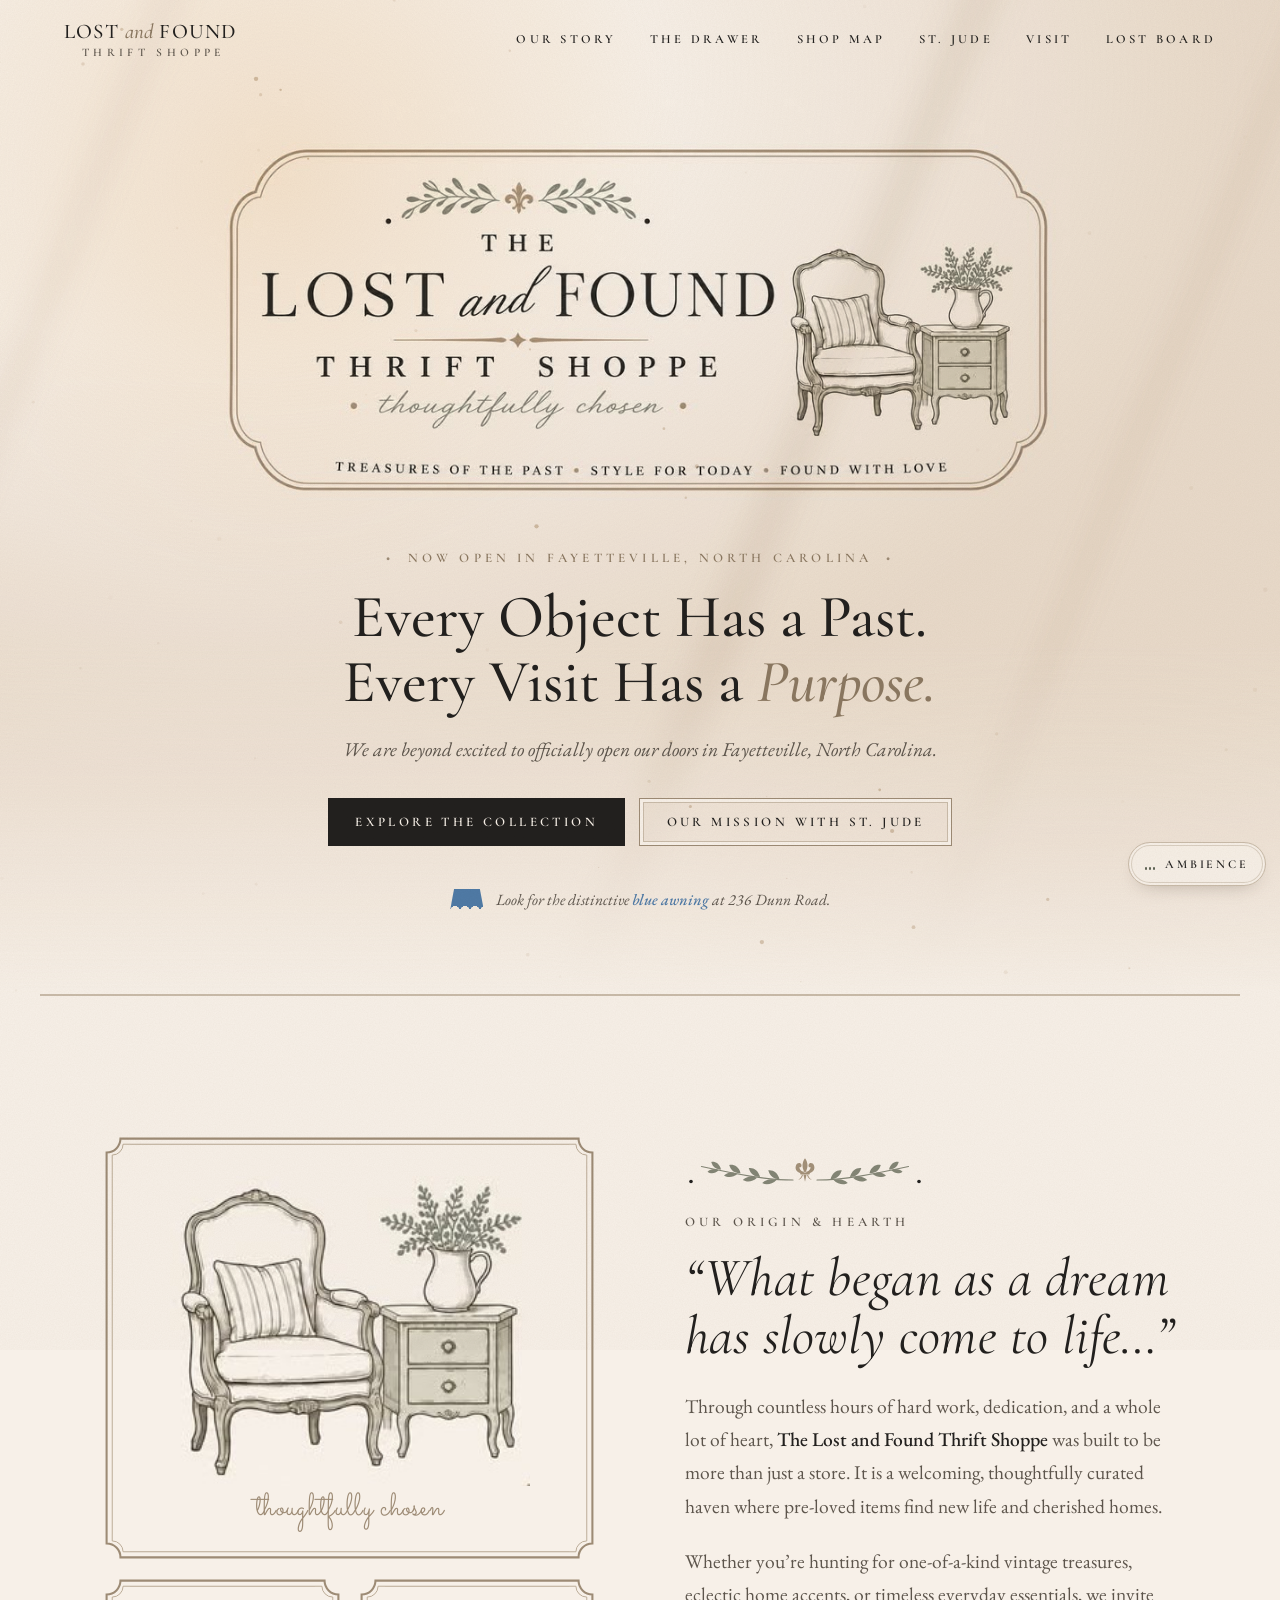
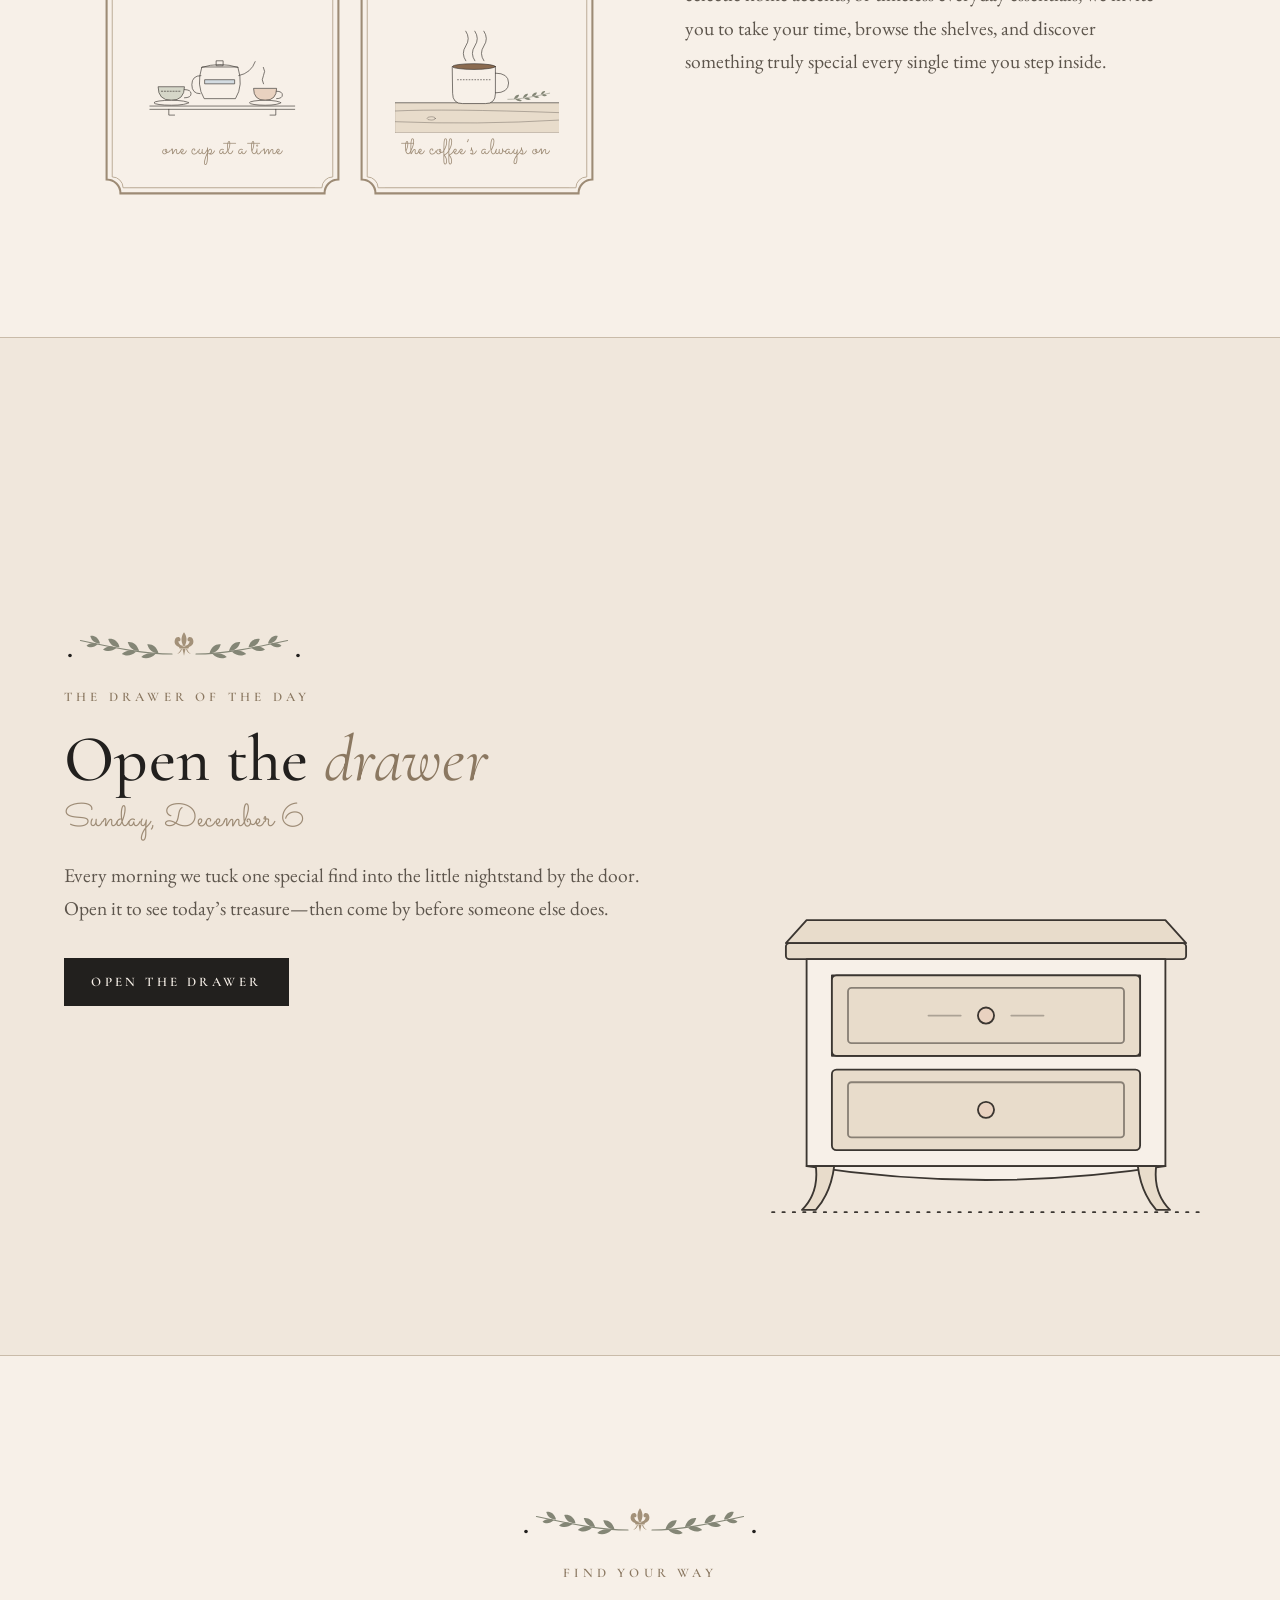
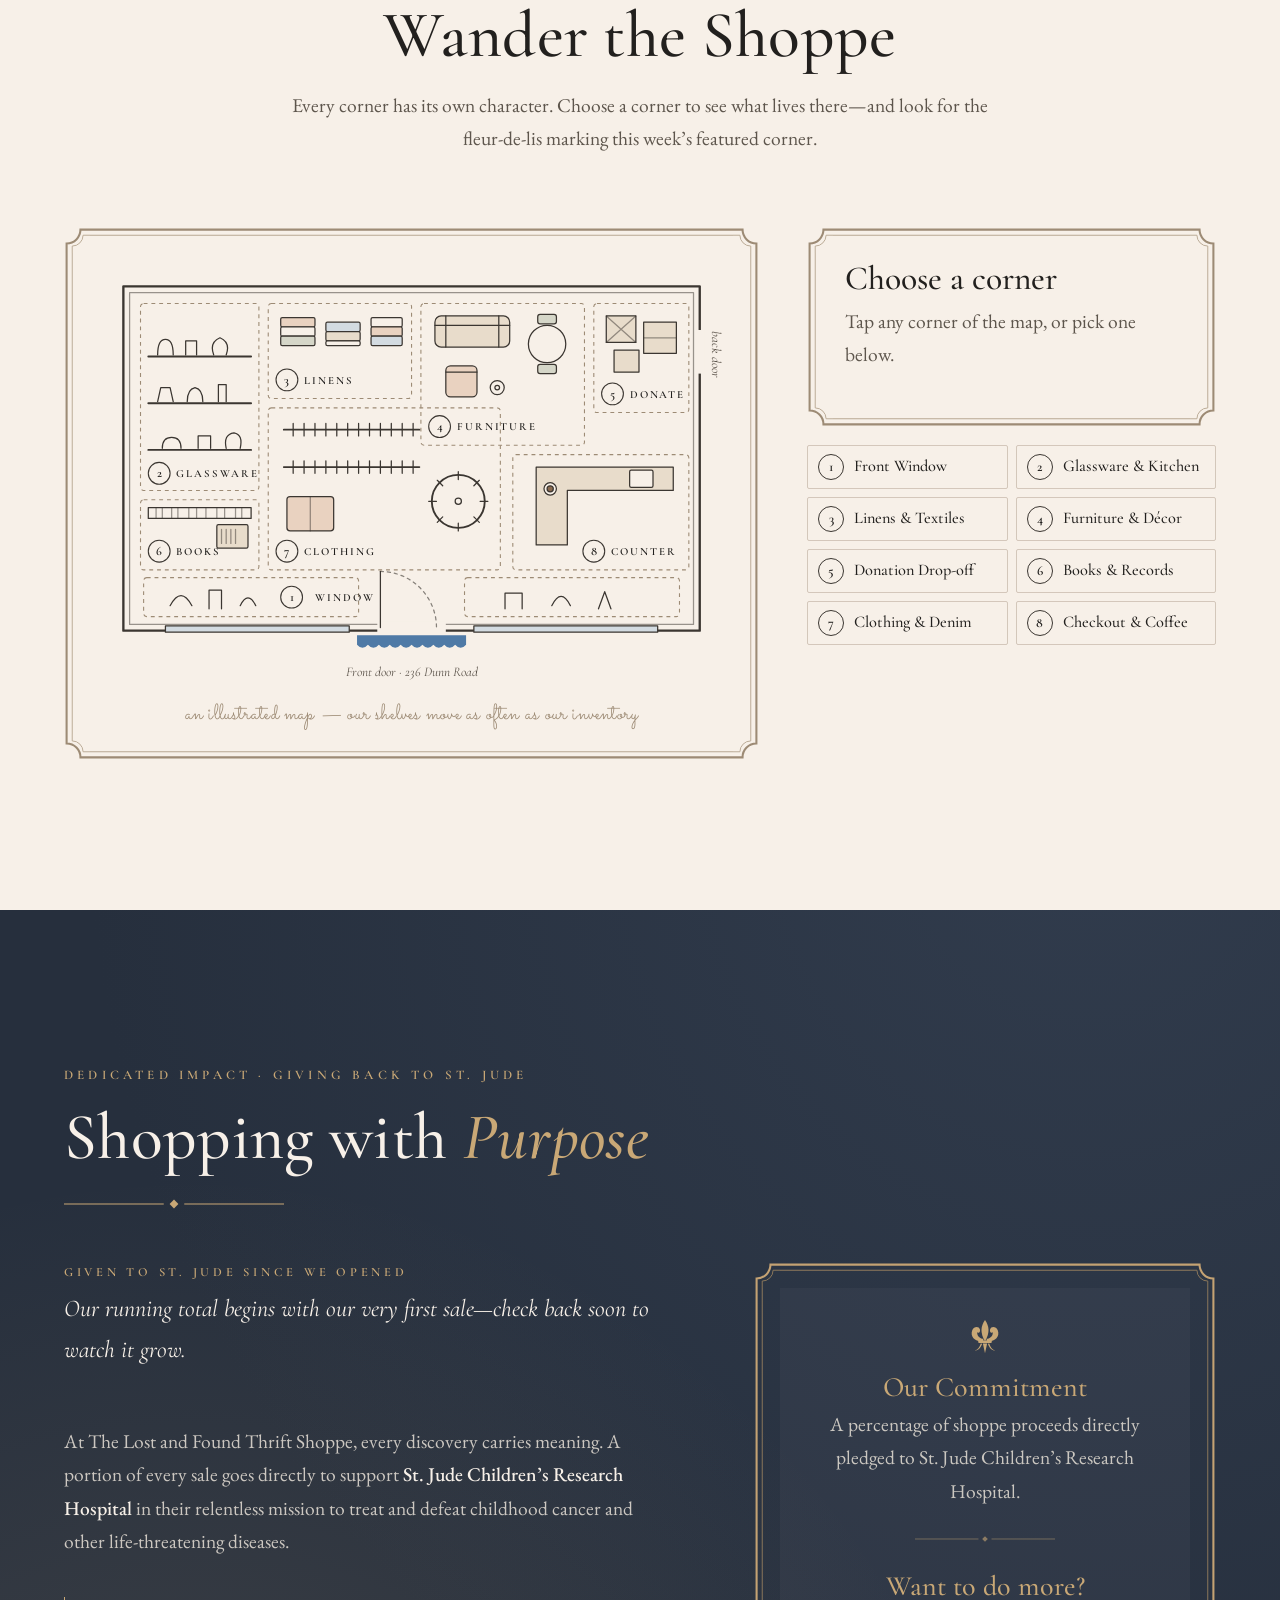
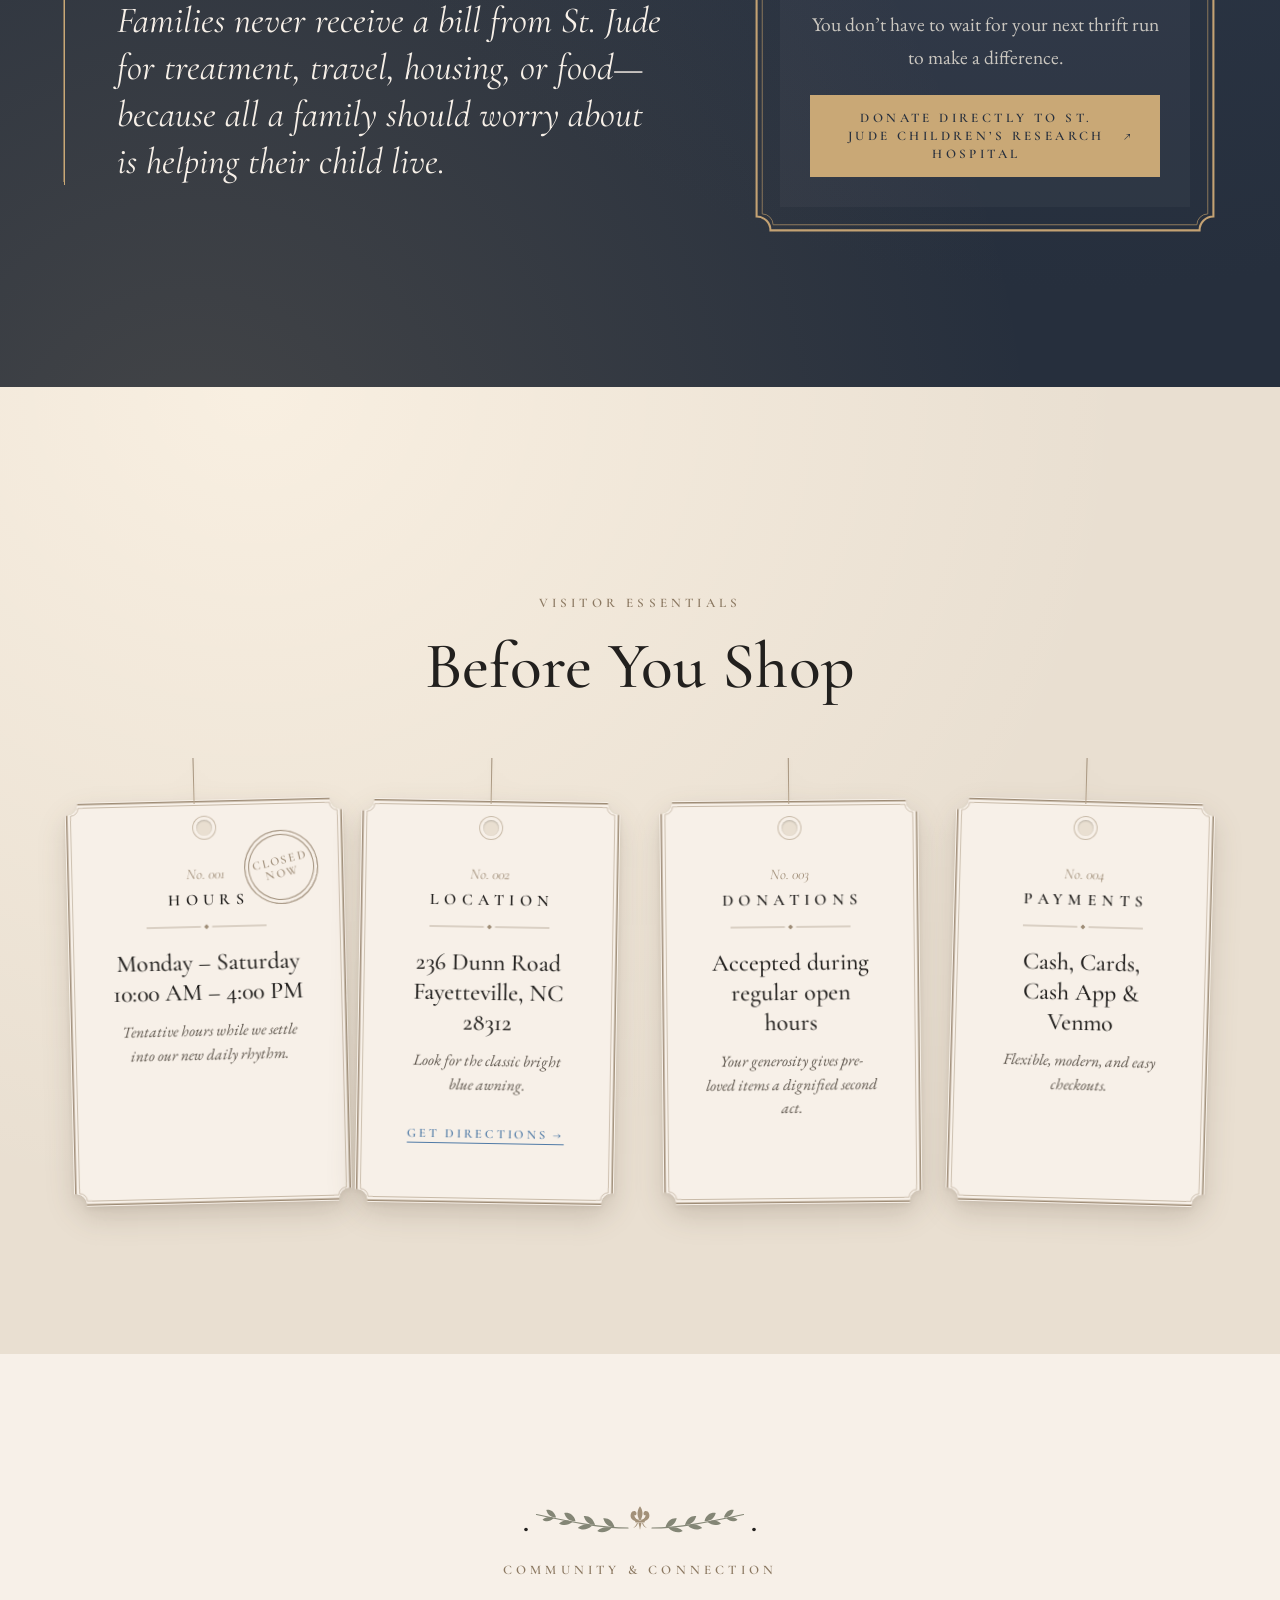
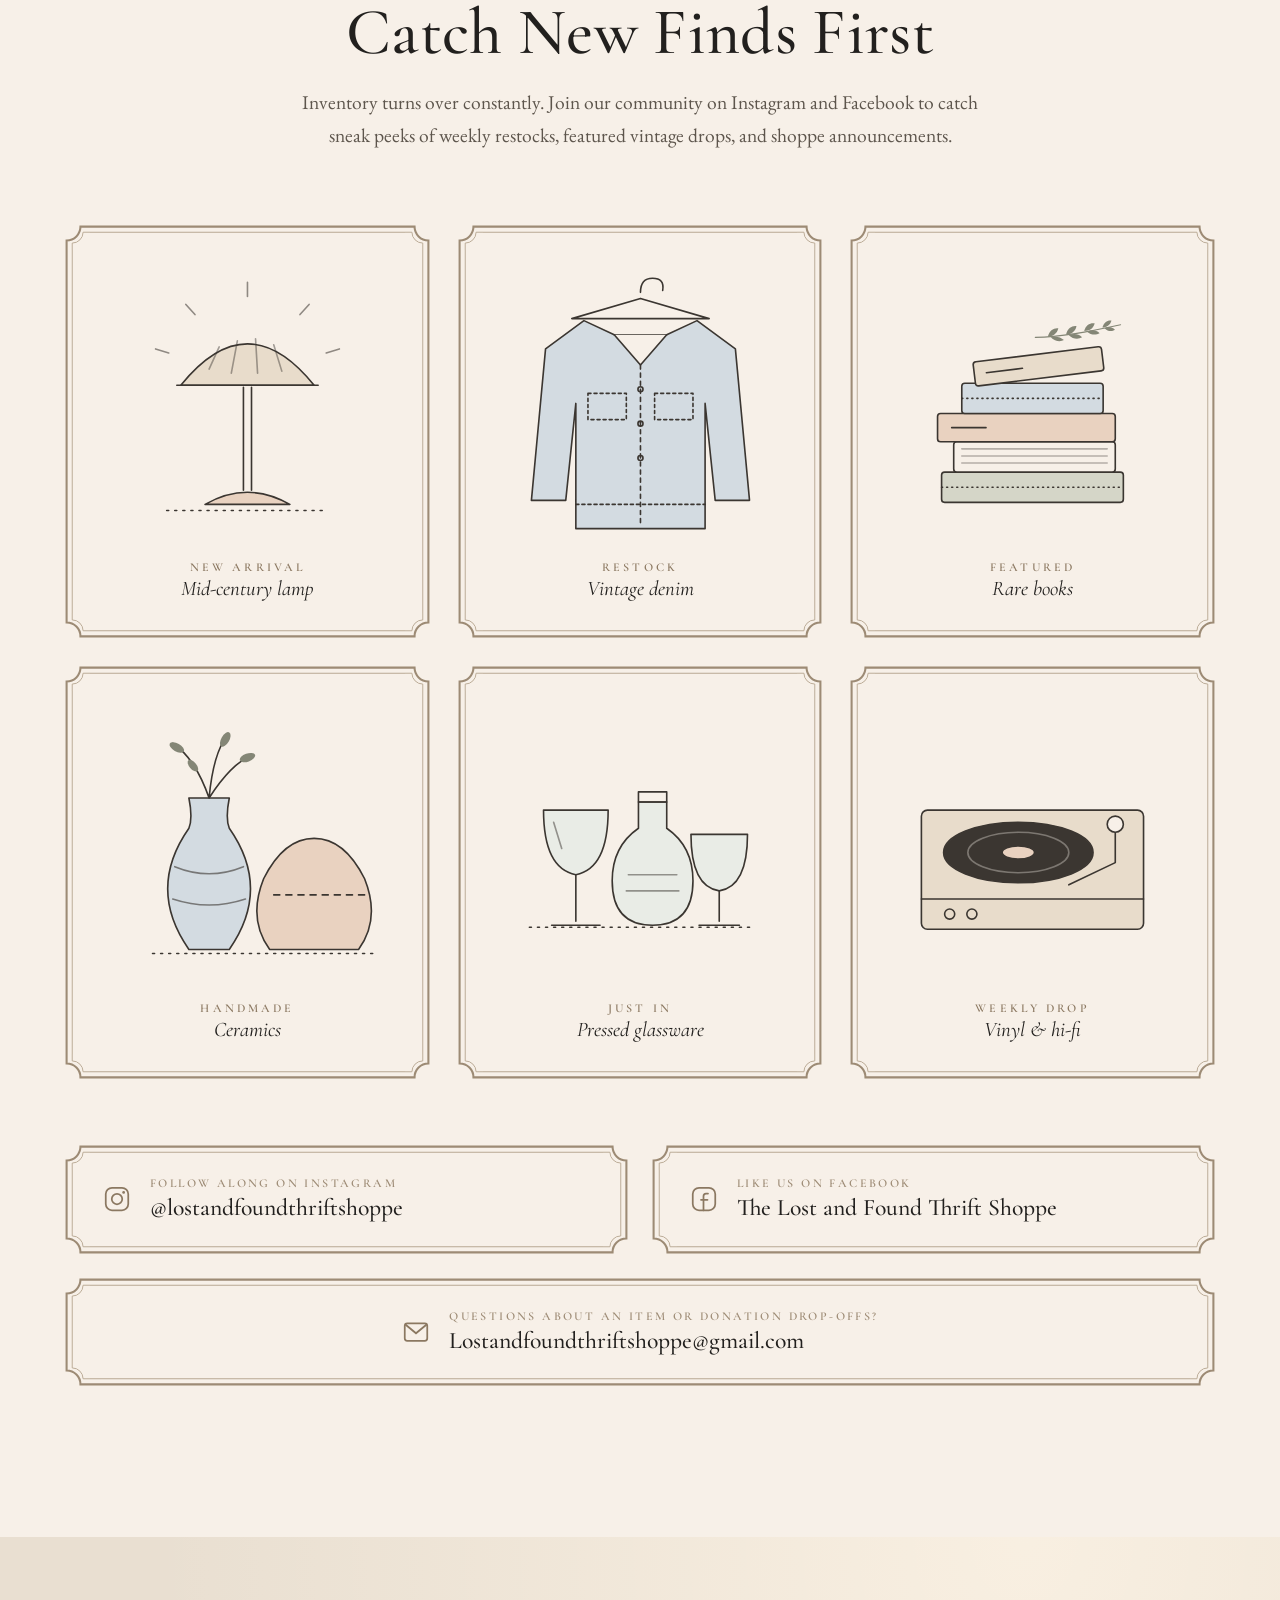
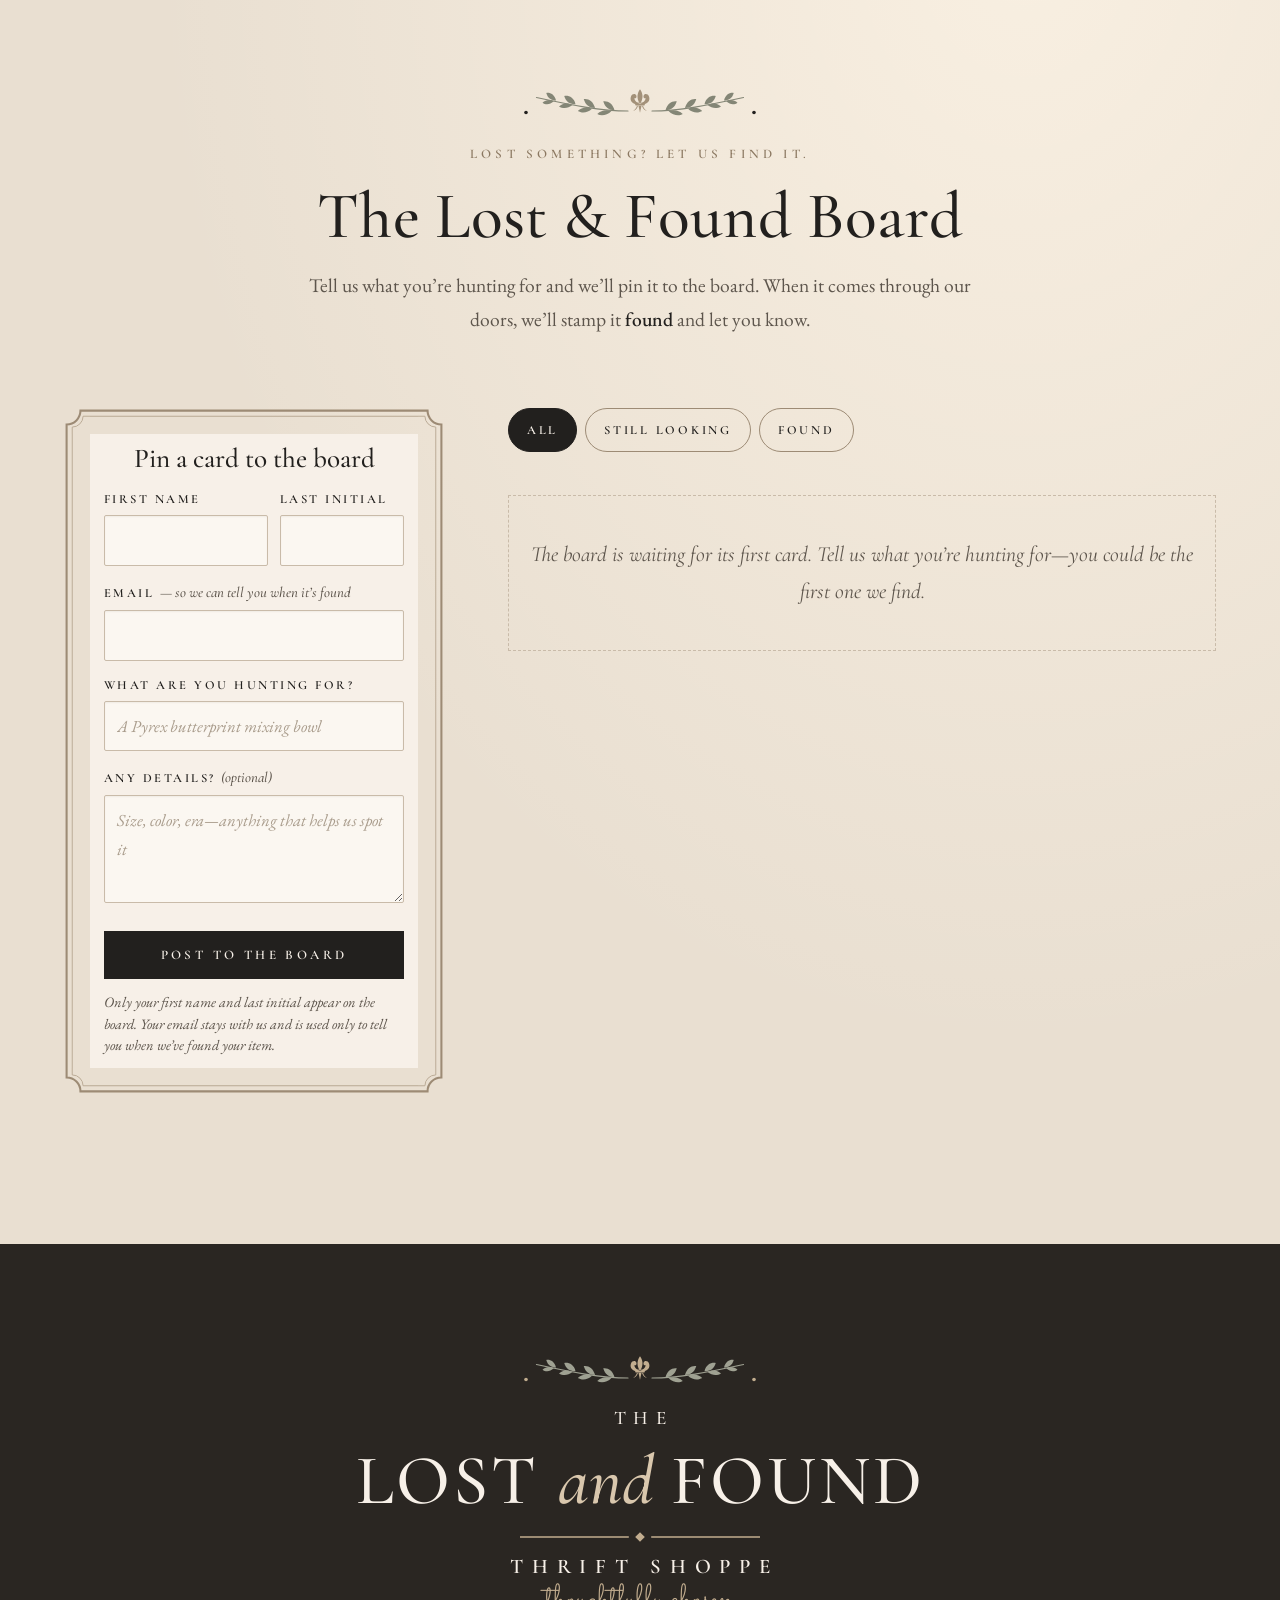
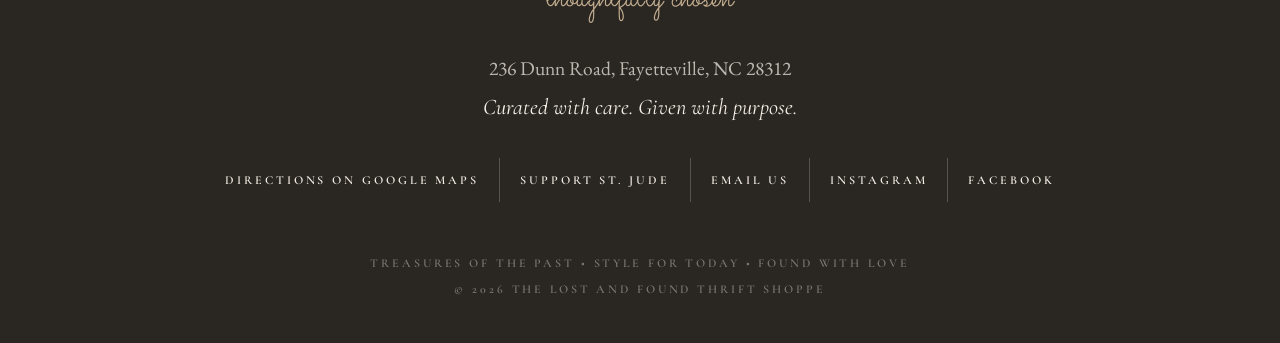
==== commit 28b2de31: "Add interactive features and the Shoppe Office admin page Features - Drawer of the Day: a find rises" ====
--- a/index.html
+++ b/index.html
@@ -75,9 +75,11 @@
     </button>
     <nav class="nav-links" id="nav-links" aria-label="Primary">
       <a href="#origin">Our Story</a>
+      <a href="#drawer">The Drawer</a>
+      <a href="#map">Shop Map</a>
       <a href="#impact">St. Jude</a>
       <a href="#visit">Visit</a>
-      <a href="#finds">New Finds</a>
+      <a href="#lost">Lost Board</a>
     </nav>
   </header>
 
@@ -120,7 +122,7 @@
           <figcaption class="script">thoughtfully chosen</figcaption>
         </figure>
         <figure class="framed reveal">
-          <svg class="sketch" viewBox="0 0 400 280" role="img" aria-label="Vintage teacups and a teapot arranged on a wooden shelf">
+          <svg class="sketch" data-sketch="teacups" viewBox="0 0 400 280" role="img" aria-label="Vintage teacups and a teapot arranged on a wooden shelf">
             <g class="ink">
               <path d="M24 214 H376 M24 222 H376"/>
               <path d="M70 222 v14 l14 0 M330 222 v14 l-14 0"/>
@@ -172,6 +174,194 @@
       </div>
     </section>
 
+    <!-- ============ The Drawer of the Day ============ -->
+    <section class="drawer-day" id="drawer" aria-labelledby="drawer-title">
+      <div class="drawer-day__text">
+        <svg class="crest reveal" aria-hidden="true"><use href="#crest"/></svg>
+        <p class="eyebrow reveal">The Drawer of the Day</p>
+        <h2 class="reveal" id="drawer-title">Open the <em>drawer</em></h2>
+        <p class="drawer-day__date script reveal" id="drawer-date"></p>
+        <p class="reveal">Every morning we tuck one special find into the little nightstand by the door. Open it to see today&rsquo;s treasure&mdash;then come by before someone else does.</p>
+        <button class="btn btn--ink reveal" id="drawer-open" type="button" aria-controls="drawer-card" aria-expanded="false">Open the drawer</button>
+        <p class="drawer-day__note reveal">A new find every morning.</p>
+      </div>
+
+      <div class="drawer-stage reveal" id="drawer-stage">
+        <div class="drawer-slot">
+          <article class="drawer-card framed" id="drawer-card" aria-live="polite" hidden>
+            <div class="drawer-card__art" id="drawer-art"></div>
+            <p class="drawer-card__era" id="drawer-era"></p>
+            <h3 class="drawer-card__title" id="drawer-item"></h3>
+            <p class="drawer-card__desc" id="drawer-desc"></p>
+            <p class="drawer-card__price" id="drawer-price"></p>
+          </article>
+        </div>
+        <svg class="nightstand sketch" viewBox="0 0 400 330" aria-hidden="true">
+          <g class="ink">
+            <path class="w-taupe" d="M44 74 H356 L374 94 H26 Z"/>
+            <rect class="w-taupe" x="26" y="94" width="348" height="14" rx="3"/>
+            <rect class="w-paper" x="44" y="108" width="312" height="180"/>
+            <rect class="drawer-cavity" x="66" y="122" width="268" height="70"/>
+            <g class="drawer-front">
+              <rect class="w-taupe" x="66" y="122" width="268" height="70" rx="4"/>
+              <rect x="80" y="133" width="240" height="48" rx="3" stroke-opacity=".55"/>
+              <circle class="w-clay" cx="200" cy="157" r="7"/>
+              <path d="M150 157 h28 M222 157 h28" stroke-opacity=".35"/>
+            </g>
+            <rect class="w-taupe" x="66" y="204" width="268" height="70" rx="4"/>
+            <rect x="80" y="215" width="240" height="48" rx="3" stroke-opacity=".55"/>
+            <circle class="w-clay" cx="200" cy="239" r="7"/>
+            <path class="w-paper" d="M44 288 Q200 312 356 288 Z"/>
+            <path class="w-taupe" d="M52 288 c2 16 -2 28 -12 38 h12 c8 -9 14 -22 16 -38 z"/>
+            <path class="w-taupe" d="M348 288 c-2 16 2 28 12 38 h-12 c-8 -9 -14 -22 -16 -38 z"/>
+            <path d="M14 328 H386" stroke-dasharray="2 7"/>
+          </g>
+        </svg>
+      </div>
+    </section>
+
+    <!-- ============ Shop Map ============ -->
+    <section class="map" id="map" aria-labelledby="map-title">
+      <header class="section-head">
+        <svg class="crest reveal" aria-hidden="true"><use href="#crest"/></svg>
+        <p class="eyebrow reveal">Find Your Way</p>
+        <h2 class="reveal" id="map-title">Wander the Shoppe</h2>
+        <p class="section-head__lede reveal">Every corner has its own character. Choose a corner to see what lives there&mdash;and look for the fleur-de-lis marking this week&rsquo;s featured corner.</p>
+      </header>
+
+      <div class="map__layout">
+        <figure class="map__plan framed reveal">
+          <svg class="plan sketch" viewBox="0 0 800 560" aria-hidden="true" id="plan">
+            <g class="ink">
+              <!-- walls -->
+              <rect x="30" y="30" width="740" height="442" stroke-width="3"/>
+              <rect x="38" y="38" width="724" height="426" stroke-opacity=".5"/>
+              <rect x="356" y="460" width="88" height="16" style="fill:var(--paper)" stroke="none"/>
+              <rect x="764" y="86" width="12" height="56" style="fill:var(--paper)" stroke="none"/>
+              <path d="M360 468 V396" /><path d="M360 396 A72 72 0 0 1 432 468" stroke-dasharray="4 5" stroke-opacity=".6"/>
+              <rect class="w-blue" x="84" y="466" width="236" height="8"/>
+              <rect class="w-blue" x="480" y="466" width="236" height="8"/>
+              <!-- awning at the front door -->
+              <path d="M330 478 H470 V490 q-7 8 -14 0 q-7 8 -14 0 q-7 8 -14 0 q-7 8 -14 0 q-7 8 -14 0 q-7 8 -14 0 q-7 8 -14 0 q-7 8 -14 0 q-7 8 -14 0 q-7 8 -14 0 Z" style="fill:var(--awning-blue)" stroke="none"/>
+            </g>
+            <text class="plan__caption" x="400" y="530" text-anchor="middle">Front door &middot; 236 Dunn Road</text>
+            <text class="plan__caption" x="786" y="118" text-anchor="middle" transform="rotate(90 786 118)">back door</text>
+
+            <!-- 1 Front window -->
+            <g class="zone" data-zone="window">
+              <rect class="zone__area" x="56" y="404" width="276" height="50" rx="4"/>
+              <rect class="zone__area" x="468" y="404" width="276" height="50" rx="4"/>
+              <g class="ink"><path d="M90 440 q14 -26 28 0 M140 444 v-24 h16 v24 M180 440 q10 -20 20 0 M520 444 v-20 h22 v20 M580 440 q12 -24 24 0 M640 444 l8 -22 l8 22"/></g>
+              <g class="zone__badge"><circle cx="246" cy="429" r="14"/><text x="246" y="434">1</text></g>
+              <text class="zone__label" x="276" y="434">Window</text>
+            </g>
+            <!-- 2 Glassware -->
+            <g class="zone" data-zone="glassware">
+              <rect class="zone__area" x="52" y="52" width="152" height="240" rx="4"/>
+              <g class="ink">
+                <path d="M62 120 H194 M62 180 H194 M62 240 H194" stroke-width="2.4"/>
+                <path d="M74 118 q0 -20 10 -20 q10 0 10 20 M110 118 v-18 h14 v18 M146 118 q-6 -16 8 -22 q14 6 8 22 M74 178 l4 -18 h12 l4 18 M112 178 q0 -16 10 -18 q10 2 10 18 M152 178 v-22 h10 v22 M80 238 q0 -14 12 -14 q12 0 12 14 M126 238 v-16 h16 v16 M162 238 q-4 -18 10 -20 q12 2 8 20"/>
+              </g>
+              <g class="zone__badge"><circle cx="76" cy="270" r="14"/><text x="76" y="275">2</text></g>
+              <text class="zone__label" x="98" y="275">Glassware</text>
+            </g>
+            <!-- 3 Linens -->
+            <g class="zone" data-zone="linens">
+              <rect class="zone__area" x="216" y="52" width="184" height="122" rx="4"/>
+              <g class="ink">
+                <rect class="w-clay" x="232" y="70" width="44" height="12" rx="2"/><rect class="w-paper" x="232" y="82" width="44" height="12" rx="2"/><rect class="w-sage" x="232" y="94" width="44" height="12" rx="2"/>
+                <rect class="w-blue" x="290" y="76" width="44" height="12" rx="2"/><rect class="w-taupe" x="290" y="88" width="44" height="12" rx="2"/><rect class="w-paper" x="290" y="100" width="44" height="6" rx="2"/>
+                <rect class="w-paper" x="348" y="70" width="40" height="12" rx="2"/><rect class="w-clay" x="348" y="82" width="40" height="12" rx="2"/><rect class="w-blue" x="348" y="94" width="40" height="12" rx="2"/>
+              </g>
+              <g class="zone__badge"><circle cx="240" cy="150" r="14"/><text x="240" y="155">3</text></g>
+              <text class="zone__label" x="262" y="155">Linens</text>
+            </g>
+            <!-- 4 Furniture -->
+            <g class="zone" data-zone="furniture">
+              <rect class="zone__area" x="412" y="52" width="210" height="182" rx="4"/>
+              <g class="ink">
+                <rect class="w-taupe" x="430" y="68" width="96" height="40" rx="8"/><path d="M430 80 h96 M444 68 v40 M512 68 v40"/>
+                <circle class="w-paper" cx="574" cy="104" r="24"/><rect class="w-sage" x="562" y="66" width="24" height="12" rx="3"/><rect class="w-sage" x="562" y="130" width="24" height="12" rx="3"/>
+                <rect class="w-clay" x="444" y="132" width="40" height="40" rx="6"/><path d="M444 140 h40"/>
+                <circle cx="510" cy="160" r="9"/><circle cx="510" cy="160" r="3"/>
+              </g>
+              <g class="zone__badge"><circle cx="436" cy="210" r="14"/><text x="436" y="215">4</text></g>
+              <text class="zone__label" x="458" y="215">Furniture</text>
+            </g>
+            <!-- 5 Donations -->
+            <g class="zone" data-zone="donations">
+              <rect class="zone__area" x="634" y="52" width="122" height="140" rx="4"/>
+              <g class="ink">
+                <rect class="w-taupe" x="650" y="68" width="38" height="34"/><path d="M650 68 l38 34 M688 68 l-38 34" stroke-opacity=".5"/>
+                <rect class="w-taupe" x="698" y="76" width="42" height="40"/><path d="M698 96 h42" stroke-opacity=".5"/>
+                <rect class="w-taupe" x="660" y="112" width="32" height="28"/>
+              </g>
+              <g class="zone__badge"><circle cx="658" cy="168" r="14"/><text x="658" y="173">5</text></g>
+              <text class="zone__label" x="680" y="173">Donate</text>
+            </g>
+            <!-- 6 Books & records -->
+            <g class="zone" data-zone="books">
+              <rect class="zone__area" x="52" y="304" width="152" height="90" rx="4"/>
+              <g class="ink">
+                <rect class="w-paper" x="62" y="314" width="132" height="14"/>
+                <path d="M72 314 v14 M80 314 v14 M92 314 v14 M100 314 v14 M114 314 v14 M124 314 v14 M136 314 v14 M150 314 v14 M160 314 v14 M174 314 v14 M182 314 v14" stroke-opacity=".5"/>
+                <rect class="w-taupe" x="150" y="336" width="40" height="30" rx="2"/><path d="M156 342 v18 M162 342 v18 M168 342 v18 M174 342 v18" stroke-opacity=".5"/>
+              </g>
+              <g class="zone__badge"><circle cx="76" cy="370" r="14"/><text x="76" y="375">6</text></g>
+              <text class="zone__label" x="98" y="375">Books</text>
+            </g>
+            <!-- 7 Clothing -->
+            <g class="zone" data-zone="clothing">
+              <rect class="zone__area" x="216" y="186" width="298" height="208" rx="4"/>
+              <g class="ink">
+                <path d="M236 214 H410 M236 262 H410" stroke-width="2.4"/>
+                <path d="M248 206 v16 M262 206 v16 M276 206 v16 M290 206 v16 M304 206 v16 M318 206 v16 M332 206 v16 M346 206 v16 M360 206 v16 M374 206 v16 M388 206 v16 M402 206 v16"/>
+                <path d="M248 254 v16 M262 254 v16 M276 254 v16 M290 254 v16 M304 254 v16 M318 254 v16 M332 254 v16 M346 254 v16 M360 254 v16 M374 254 v16 M388 254 v16 M402 254 v16"/>
+                <circle cx="460" cy="306" r="34" stroke-width="2.4"/><circle cx="460" cy="306" r="4"/>
+                <path d="M460 268 v10 M498 306 h-10 M460 344 v-10 M422 306 h10 M433 279 l7 7 M487 279 l-7 7 M487 333 l-7 -7 M433 333 l7 -7"/>
+                <rect class="w-clay" x="240" y="300" width="60" height="44" rx="4"/><path d="M270 300 v44" stroke-opacity=".5"/>
+              </g>
+              <g class="zone__badge"><circle cx="240" cy="370" r="14"/><text x="240" y="375">7</text></g>
+              <text class="zone__label" x="262" y="375">Clothing</text>
+            </g>
+            <!-- 8 Counter -->
+            <g class="zone" data-zone="counter">
+              <rect class="zone__area" x="530" y="246" width="226" height="148" rx="4"/>
+              <g class="ink">
+                <path class="w-taupe" d="M560 262 H736 V292 H600 V362 H560 Z"/>
+                <rect class="w-paper" x="680" y="266" width="30" height="22" rx="2"/>
+                <circle class="w-paper" cx="578" cy="290" r="8"/><circle class="w-coffee" cx="578" cy="290" r="4"/>
+              </g>
+              <g class="zone__badge"><circle cx="634" cy="370" r="14"/><text x="634" y="375">8</text></g>
+              <text class="zone__label" x="656" y="375">Counter</text>
+            </g>
+
+            <!-- "This week's corner" marker, positioned by script -->
+            <use class="plan__fleur" id="plan-fleur" href="#fleur" width="30" height="34" x="-100" y="-100"/>
+          </svg>
+          <figcaption class="script">an illustrated map &mdash; our shelves move as often as our inventory</figcaption>
+        </figure>
+
+        <div class="map__panel">
+          <div class="map__detail framed reveal" aria-live="polite">
+            <p class="map__badge" id="map-badge" hidden><svg aria-hidden="true"><use href="#fleur"/></svg> This week&rsquo;s corner</p>
+            <h3 id="map-zone-title">Choose a corner</h3>
+            <p id="map-zone-blurb">Tap any corner of the map, or pick one below.</p>
+          </div>
+          <ol class="map__legend reveal" id="map-legend">
+            <li><button type="button" data-zone="window"><span>1</span>Front Window</button></li>
+            <li><button type="button" data-zone="glassware"><span>2</span>Glassware &amp; Kitchen</button></li>
+            <li><button type="button" data-zone="linens"><span>3</span>Linens &amp; Textiles</button></li>
+            <li><button type="button" data-zone="furniture"><span>4</span>Furniture &amp; D&eacute;cor</button></li>
+            <li><button type="button" data-zone="donations"><span>5</span>Donation Drop-off</button></li>
+            <li><button type="button" data-zone="books"><span>6</span>Books &amp; Records</button></li>
+            <li><button type="button" data-zone="clothing"><span>7</span>Clothing &amp; Denim</button></li>
+            <li><button type="button" data-zone="counter"><span>8</span>Checkout &amp; Coffee</button></li>
+          </ol>
+        </div>
+      </div>
+    </section>
+
     <!-- ============ 3. Impact: St. Jude ============ -->
     <section class="impact" id="impact" aria-labelledby="impact-title">
       <div class="impact__inner">
@@ -180,6 +370,16 @@
         <svg class="impact__rule reveal" aria-hidden="true"><use href="#rule"/></svg>
         <div class="impact__grid">
           <div class="impact__copy">
+            <div class="impact__total" id="impact-total" hidden>
+              <p class="impact__total-label">Given to St. Jude since we opened</p>
+              <p class="impact__total-figure" id="impact-amount">$0</p>
+              <p class="impact__total-zero" id="impact-zero" hidden>Our running total begins with our very first sale&mdash;check back soon to watch it grow.</p>
+              <div class="impact__milestone" id="impact-milestone" hidden>
+                <svg class="impact__sprig" id="impact-sprig" viewBox="0 0 320 60" aria-hidden="true"></svg>
+                <p id="impact-next"></p>
+              </div>
+              <p class="impact__total-asof" id="impact-asof"></p>
+            </div>
             <p class="reveal">At The Lost and Found Thrift Shoppe, every discovery carries meaning. A portion of every sale goes directly to support <strong>St. Jude Children&rsquo;s Research Hospital</strong> in their relentless mission to treat and defeat childhood cancer and other life-threatening diseases.</p>
             <blockquote class="impact__pull reveal">
               Families never receive a bill from St. Jude for treatment, travel, housing, or food&mdash;because all a family should worry about is helping their child live.
@@ -254,7 +454,7 @@
       <!-- Engraved placeholders: replace with recent Instagram photos -->
       <div class="finds__grid">
         <figure class="find framed reveal">
-          <svg class="sketch" viewBox="0 0 300 300" role="img" aria-label="Mid-century mushroom lamp">
+          <svg class="sketch" data-sketch="lamp" viewBox="0 0 300 300" role="img" aria-label="Mid-century mushroom lamp">
             <g class="ink">
               <path d="M150 40 v-14 M98 58 l-9 -10 M202 58 l9 -10 M72 96 l-13 -4 M228 96 l13 -4" stroke-opacity=".55"/>
               <path class="w-taupe" d="M84 128 Q150 46 216 128 Z"/>
@@ -268,7 +468,7 @@
           <figcaption><span>New arrival</span>Mid-century lamp</figcaption>
         </figure>
         <figure class="find framed reveal">
-          <svg class="sketch" viewBox="0 0 300 300" role="img" aria-label="Vintage denim jacket on a wooden hanger">
+          <svg class="sketch" data-sketch="denim" viewBox="0 0 300 300" role="img" aria-label="Vintage denim jacket on a wooden hanger">
             <g class="ink">
               <path d="M150 36 q0 -14 12 -14 q12 0 10 12"/>
               <path d="M82 62 L150 42 L218 62 Z"/>
@@ -283,7 +483,7 @@
           <figcaption><span>Restock</span>Vintage denim</figcaption>
         </figure>
         <figure class="find framed reveal">
-          <svg class="sketch" viewBox="0 0 300 300" role="img" aria-label="A stack of rare cloth-bound books">
+          <svg class="sketch" data-sketch="books" viewBox="0 0 300 300" role="img" aria-label="A stack of rare cloth-bound books">
             <g class="ink">
               <rect class="w-sage" x="60" y="214" width="180" height="30" rx="3"/>
               <path d="M60 229 H240" stroke-dasharray="1 4"/>
@@ -303,7 +503,7 @@
           <figcaption><span>Featured</span>Rare books</figcaption>
         </figure>
         <figure class="find framed reveal">
-          <svg class="sketch" viewBox="0 0 300 300" role="img" aria-label="Handmade glazed ceramic vases">
+          <svg class="sketch" data-sketch="ceramics" viewBox="0 0 300 300" role="img" aria-label="Handmade glazed ceramic vases">
             <g class="ink">
               <path class="w-blue" d="M92 250 q-42 -60 0 -120 q4 -10 0 -30 h40 q-4 20 0 30 q42 60 0 120 z"/>
               <path d="M78 168 q34 14 68 0 M76 200 q36 12 72 0" stroke-opacity=".6"/>
@@ -320,7 +520,7 @@
           <figcaption><span>Handmade</span>Ceramics</figcaption>
         </figure>
         <figure class="find framed reveal">
-          <svg class="sketch" viewBox="0 0 300 300" role="img" aria-label="Pressed glass goblets and a decanter">
+          <svg class="sketch" data-sketch="glass" viewBox="0 0 300 300" role="img" aria-label="Pressed glass goblets and a decanter">
             <g class="ink">
               <path class="w-glass" d="M54 112 h64 q0 58 -32 64 q-32 -6 -32 -64 z"/>
               <path d="M86 176 v46 M62 226 h48"/>
@@ -336,7 +536,7 @@
           <figcaption><span>Just in</span>Pressed glassware</figcaption>
         </figure>
         <figure class="find framed reveal">
-          <svg class="sketch" viewBox="0 0 300 300" role="img" aria-label="A vintage record player with a spinning vinyl record">
+          <svg class="sketch" data-sketch="vinyl" viewBox="0 0 300 300" role="img" aria-label="A vintage record player with a spinning vinyl record">
             <g class="ink">
               <rect class="w-taupe" x="40" y="112" width="220" height="118" rx="6"/>
               <path d="M40 200 H260"/>
@@ -367,6 +567,61 @@
           <svg viewBox="0 0 24 24" aria-hidden="true"><rect x="3" y="5" width="18" height="14" rx="2" fill="none" stroke="currentColor" stroke-width="1.4"/><path d="M3.5 6l8.5 7 8.5-7" fill="none" stroke="currentColor" stroke-width="1.4"/></svg>
           <span><small>Questions about an item or donation drop-offs?</small>Lostandfoundthriftshoppe<wbr>@gmail.com</span>
         </a>
+      </div>
+    </section>
+
+    <!-- ============ The Lost & Found Board ============ -->
+    <section class="lost" id="lost" aria-labelledby="lost-title">
+      <header class="section-head">
+        <svg class="crest reveal" aria-hidden="true"><use href="#crest"/></svg>
+        <p class="eyebrow reveal">Lost something? Let us find it.</p>
+        <h2 class="reveal" id="lost-title">The Lost &amp; Found Board</h2>
+        <p class="section-head__lede reveal">Tell us what you&rsquo;re hunting for and we&rsquo;ll pin it to the board. When it comes through our doors, we&rsquo;ll stamp it <strong>found</strong> and let you know.</p>
+      </header>
+
+      <div class="lost__layout">
+        <form class="lost__form framed reveal" id="lost-form">
+          <h3>Pin a card to the board</h3>
+          <div class="field-row">
+            <label class="field">
+              <span>First name</span>
+              <input name="firstName" required maxlength="30" autocomplete="given-name">
+            </label>
+            <label class="field field--short">
+              <span>Last initial</span>
+              <input name="lastInitial" maxlength="1" autocomplete="off">
+            </label>
+          </div>
+          <label class="field">
+            <span>Email <small>&mdash; so we can tell you when it&rsquo;s found</small></span>
+            <input name="email" type="email" required maxlength="120" autocomplete="email" inputmode="email">
+          </label>
+          <label class="field">
+            <span>What are you hunting for?</span>
+            <input name="item" required maxlength="80" placeholder="A Pyrex butterprint mixing bowl">
+          </label>
+          <label class="field">
+            <span>Any details? <small>(optional)</small></span>
+            <textarea name="details" rows="3" maxlength="240" placeholder="Size, color, era&mdash;anything that helps us spot it"></textarea>
+          </label>
+          <label class="field field--trap" aria-hidden="true">
+            <span>Leave this empty</span>
+            <input name="website" tabindex="-1" autocomplete="off">
+          </label>
+          <button class="btn btn--ink" type="submit">Post to the board</button>
+          <p class="lost__privacy">Only your first name and last initial appear on the board. Your email stays with us and is used only to tell you when we&rsquo;ve found your item.</p>
+          <p class="lost__status" id="lost-status" role="status"></p>
+        </form>
+
+        <div class="lost__board reveal">
+          <div class="lost__filters" role="group" aria-label="Filter the board">
+            <button type="button" data-filter="all" aria-pressed="true">All</button>
+            <button type="button" data-filter="looking" aria-pressed="false">Still looking</button>
+            <button type="button" data-filter="found" aria-pressed="false">Found</button>
+          </div>
+          <ul class="lost__cards" id="lost-cards"></ul>
+          <p class="lost__empty" id="lost-empty" hidden>The board is waiting for its first card. Tell us what you&rsquo;re hunting for&mdash;you could be the first one we find.</p>
+        </div>
       </div>
     </section>
   </main>
@@ -399,6 +654,8 @@
     <span class="ambience__label">Ambience</span>
   </button>
 
+  <script src="js/config.js"></script>
   <script src="js/main.js" defer></script>
+  <script src="js/features.js" defer></script>
 </body>
 </html>
--- a/css/styles.css
+++ b/css/styles.css
@@ -63,6 +63,7 @@
 }
 
 img, svg { display: block; max-width: 100%; }
+[hidden] { display: none !important; }
 a { color: inherit; }
 strong { font-weight: 500; color: var(--ink); }
 
@@ -197,7 +198,7 @@
 .nav-toggle[aria-expanded="true"] .nav-toggle__bar:nth-of-type(2) { transform: translateY(4.25px) rotate(45deg); }
 .nav-toggle[aria-expanded="true"] .nav-toggle__bar:nth-of-type(3) { transform: translateY(-4.25px) rotate(-45deg); }
 
-@media (max-width: 720px) {
+@media (max-width: 1080px) {
   .nav-toggle { display: flex; }
   .site-nav { background: rgba(247, 240, 232, .94); padding-block: 8px; }
   .nav-mark { opacity: 1; transform: none; pointer-events: auto; }
@@ -502,6 +503,9 @@
 .find { margin: 0; position: relative; overflow: hidden; padding: 6px; }
 .find svg { transition: transform 1.4s var(--ease); }
 .find:hover svg { transform: scale(1.05); }
+.find__photo { width: 100%; aspect-ratio: 1; object-fit: cover; transition: transform 1.4s var(--ease); }
+.find:hover .find__photo { transform: scale(1.05); }
+.find__price { display: block; font-family: var(--font-script); font-style: normal; font-size: 1.5rem; line-height: 1; color: var(--sage-deep); margin-top: 4px; }
 .find:nth-child(2) { transition-delay: .08s; }
 .find:nth-child(3) { transition-delay: .16s; }
 .find:nth-child(4) { transition-delay: .24s; }
@@ -606,6 +610,256 @@
 @keyframes bars { from { height: 3px; } to { height: 12px; } }
 
 /* ==========================================================================
+   The Drawer of the Day
+   ========================================================================== */
+.drawer-day {
+  display: grid; grid-template-columns: 1fr minmax(0, 460px); gap: clamp(40px, 7vw, 110px); align-items: center;
+  padding: clamp(80px, 11vw, 150px) max(var(--gutter), (100% - var(--max)) / 2);
+  background: var(--paper-2);
+  border-block: 1px solid var(--taupe-light);
+}
+.drawer-day__text .crest { margin-left: 0; }
+.drawer-day h2 em { color: var(--fleur-deep); font-weight: 400; }
+.drawer-day__date { font-size: 2rem; line-height: 1.2; margin: .4rem 0 1rem; color: var(--taupe); }
+.drawer-day__text > p:not(.eyebrow):not(.drawer-day__date) { color: var(--ink-soft); max-width: 30em; }
+.drawer-day__text .btn { margin-top: .8rem; }
+.drawer-day__note { font-style: italic; font-size: .95rem; margin-top: 1rem; }
+
+/* Stage: the card lives in a slot that ends at the nightstand's top, so it rises out of view → into view */
+.drawer-stage { position: relative; width: 100%; max-width: 460px; justify-self: center; aspect-ratio: 400 / 640; }
+.drawer-slot {
+  position: absolute; left: 0; right: 0; top: 0; height: 59%;
+  overflow: hidden; z-index: 1;
+  display: flex; align-items: flex-end; justify-content: center;
+}
+.nightstand { position: absolute; left: 0; bottom: 0; width: 100%; height: auto; z-index: 2; }
+.drawer-cavity { fill: #3b3631; }
+.drawer-front {
+  cursor: pointer;
+  transform-box: fill-box; transform-origin: 50% 0;
+  transition: transform .7s var(--ease);
+}
+.drawer-stage.is-open .drawer-front { transform: translateY(26px) scale(1.07); }
+
+.drawer-card {
+  width: 84%; max-height: calc(100% - 8px);
+  border-width: 20px; border-image-width: 20px;
+  padding: 6px 10px 10px;
+  text-align: center;
+  display: flex; flex-direction: column; align-items: center; justify-content: center;
+  transform: translateY(105%);
+  transition: transform .9s var(--ease) .25s;
+}
+.drawer-stage.is-open .drawer-card { transform: none; }
+.drawer-card__art { width: 100%; display: flex; justify-content: center; }
+.drawer-card__art svg, .drawer-card__art img { width: auto; height: clamp(84px, 14vw, 130px); max-width: 100%; object-fit: contain; }
+.drawer-card__era { font-family: var(--font-display); font-weight: 600; font-size: .75rem; letter-spacing: .26em; text-transform: uppercase; color: var(--fleur-deep); margin: .4rem 0 .2rem; }
+.drawer-card__title { font-size: clamp(1.3rem, 1.1rem + .8vw, 1.65rem); line-height: 1.15; }
+.drawer-card__desc {
+  font-size: .98rem; line-height: 1.45; color: var(--ink-soft); font-style: italic; margin: .5rem 0 0;
+  display: -webkit-box; -webkit-line-clamp: 3; -webkit-box-orient: vertical; overflow: hidden;
+}
+.drawer-card__price { font-family: var(--font-script); font-size: 1.9rem; line-height: 1; color: var(--sage-deep); margin: .4rem 0 0; }
+.drawer-card__price:empty { display: none; }
+
+@media (max-width: 900px) {
+  .drawer-day { grid-template-columns: 1fr; }
+  .drawer-stage { max-width: 400px; }
+}
+
+/* ==========================================================================
+   Shop Map
+   ========================================================================== */
+.map { padding: clamp(90px, 12vw, 150px) var(--gutter); }
+.map__layout {
+  max-width: var(--max); margin: 0 auto;
+  display: grid; grid-template-columns: minmax(0, 1.7fr) minmax(260px, 1fr); gap: clamp(24px, 4vw, 48px); align-items: start;
+}
+.map__plan { margin: 0; padding: 10px 10px 6px; text-align: center; }
+.map__plan figcaption { font-size: 1.35rem; line-height: 1.2; margin-top: .2rem; }
+.plan { width: 100%; height: auto; }
+.plan__caption { font-family: var(--font-display); font-style: italic; font-size: 17px; fill: var(--ink-soft); }
+
+.zone { cursor: pointer; }
+.zone__area {
+  fill: transparent; stroke: var(--taupe); stroke-width: 1.4; stroke-dasharray: 5 5;
+  transition: fill .35s, stroke .35s;
+}
+.zone:hover .zone__area { fill: rgba(213, 214, 200, .35); }
+.zone.is-active .zone__area { fill: rgba(213, 214, 200, .6); stroke: var(--sage-deep); stroke-dasharray: none; stroke-width: 2; }
+.zone__badge circle { fill: var(--paper); stroke: var(--ink-line); stroke-width: 1.4; transition: fill .3s; }
+.zone__badge text { font-family: var(--font-display); font-weight: 600; font-size: 16px; text-anchor: middle; fill: var(--ink); }
+.zone.is-active .zone__badge circle { fill: var(--ink); }
+.zone.is-active .zone__badge text { fill: var(--paper); }
+.zone__label { font-family: var(--font-display); font-weight: 600; font-size: 14px; letter-spacing: 2.5px; text-transform: uppercase; fill: var(--ink); }
+.plan__fleur { color: var(--fleur); opacity: 0; pointer-events: none; }
+.plan__fleur.is-shown { opacity: 1; animation: fleurPulse 2.8s ease-in-out infinite; transform-box: fill-box; transform-origin: center; }
+@keyframes fleurPulse { 50% { transform: scale(1.14); } }
+
+.map__panel { display: grid; gap: 18px; }
+.map__detail { padding: 8px 12px 10px; min-height: 200px; }
+.map__detail h3 { font-size: clamp(1.6rem, 1.3rem + 1vw, 2.1rem); margin-bottom: .5rem; }
+.map__detail p { margin: 0; color: var(--ink-soft); }
+.map__badge {
+  display: inline-flex; align-items: center; gap: 8px;
+  font-family: var(--font-display); font-weight: 600; font-size: .75rem; letter-spacing: .24em; text-transform: uppercase;
+  color: var(--fleur-deep) !important; margin-bottom: .6rem !important;
+}
+.map__badge svg { width: 18px; height: 20px; color: var(--fleur); }
+.map__legend { list-style: none; margin: 0; padding: 0; display: grid; grid-template-columns: 1fr 1fr; gap: 8px; }
+.map__legend button {
+  width: 100%; min-height: 44px;
+  display: flex; align-items: center; gap: 10px;
+  padding: 8px 10px;
+  background: transparent; border: 1px solid rgba(157, 139, 117, .4); border-radius: 2px;
+  font-family: var(--font-display); font-weight: 500; font-size: 1.02rem; line-height: 1.15; text-align: left; color: var(--ink);
+  cursor: pointer; transition: background-color .3s, border-color .3s;
+}
+.map__legend button span {
+  flex: none; width: 26px; height: 26px; border-radius: 50%; display: grid; place-items: center;
+  border: 1px solid var(--ink-line); font-weight: 600; font-size: .85rem;
+}
+.map__legend button:hover { background: var(--paper-2); }
+.map__legend button[aria-pressed="true"] { background: var(--sage-wash); border-color: var(--sage-deep); }
+.map__legend button[aria-pressed="true"] span { background: var(--ink); color: var(--paper); }
+.map__legend button.is-featured::after { content: "\269C"; margin-left: auto; color: var(--fleur); font-size: 1.1rem; }
+
+@media (max-width: 900px) {
+  .map__layout { grid-template-columns: 1fr; }
+  .map__detail { min-height: 0; }
+}
+@media (max-width: 560px) {
+  .zone__label { display: none; }               /* numbers + legend carry the names on phones */
+  .zone__badge circle { r: 18px; }
+  .zone__badge text { font-size: 20px; }
+  .map__plan.framed { border-width: 16px; border-image-width: 16px; padding: 4px; }
+  .map__legend { grid-template-columns: 1fr; }
+}
+
+/* ==========================================================================
+   St. Jude running total
+   ========================================================================== */
+.impact__total { margin-bottom: clamp(2.4rem, 5vw, 3.4rem); }
+.impact__total-label {
+  font-family: var(--font-display); font-weight: 600; font-size: .78rem; letter-spacing: .3em; text-transform: uppercase;
+  color: var(--gold) !important; margin: 0 0 .4rem !important;
+}
+.impact__total-figure {
+  font-family: var(--font-display); font-weight: 500;
+  font-size: clamp(3.4rem, 2.2rem + 5vw, 6rem) !important; line-height: 1;
+  color: var(--paper) !important; margin: 0 0 .8rem !important;
+  font-variant-numeric: lining-nums tabular-nums;
+}
+.impact__total-zero { font-family: var(--font-display); font-style: italic; font-size: 1.5rem !important; color: var(--paper) !important; }
+.impact__milestone { display: flex; flex-direction: column; gap: .3rem; margin-bottom: .6rem; }
+.impact__sprig { width: min(320px, 100%); height: auto; }
+.impact__milestone p { font-size: .98rem !important; margin: 0 !important; }
+.impact__total-asof { font-style: italic; font-size: .9rem !important; opacity: .7; margin: 0 !important; }
+.sprig-stem { fill: none; stroke: var(--gold); stroke-width: 1.6; stroke-linecap: round; }
+.sprig-leaf { fill: transparent; stroke: var(--gold); stroke-width: 1.2; transition: fill .5s ease; }
+.is-counted .sprig-leaf.is-filled { fill: var(--gold); }
+
+/* ==========================================================================
+   The Lost & Found Board
+   ========================================================================== */
+.lost {
+  padding: clamp(90px, 12vw, 150px) var(--gutter);
+  background: var(--linen);
+  background-image: radial-gradient(ellipse at 80% 0%, rgba(255, 246, 232, .7), transparent 60%);
+}
+.lost__layout {
+  max-width: var(--max); margin: 0 auto;
+  display: grid; grid-template-columns: minmax(0, 380px) minmax(0, 1fr); gap: clamp(28px, 5vw, 64px); align-items: start;
+}
+.lost__form { padding: 10px 14px 12px; }
+.lost__form h3 { font-size: 1.7rem; margin-bottom: 1rem; text-align: center; }
+.field { display: block; margin-bottom: 14px; }
+.field > span {
+  display: block; margin-bottom: 5px;
+  font-family: var(--font-display); font-weight: 600; font-size: .78rem; letter-spacing: .2em; text-transform: uppercase; color: var(--ink);
+}
+.field small { text-transform: none; letter-spacing: 0; font-weight: 500; font-style: italic; font-size: .92rem; color: var(--ink-soft); }
+.field input, .field textarea {
+  width: 100%; min-height: 46px;
+  padding: 10px 12px;
+  font: inherit; font-size: 1.05rem; /* ≥16px keeps iOS from zooming in */
+  color: var(--ink); background: #fbf7f1;
+  border: 1px solid var(--taupe-light); border-radius: 2px;
+  box-shadow: inset 0 1px 2px rgba(60, 45, 30, .06);
+  transition: border-color .25s, box-shadow .25s;
+}
+.field textarea { resize: vertical; min-height: 90px; }
+.field input::placeholder, .field textarea::placeholder { color: #a99c8c; font-style: italic; }
+.field input:focus, .field textarea:focus { outline: none; border-color: var(--sage-deep); box-shadow: 0 0 0 3px rgba(132, 134, 118, .25); }
+.field-row { display: grid; grid-template-columns: 1fr 124px; gap: 12px; }
+.field-row .field > span { white-space: nowrap; }
+.field--trap { position: absolute; left: -9999px; width: 1px; height: 1px; overflow: hidden; }
+.lost__form .btn { width: 100%; margin-top: 4px; }
+.lost__form .btn:disabled { opacity: .6; cursor: progress; }
+.lost__privacy { font-size: .9rem; font-style: italic; color: var(--ink-soft); line-height: 1.5; margin: 12px 0 0; }
+.lost__status { margin: 10px 0 0; font-size: .98rem; line-height: 1.5; }
+.lost__status:empty { display: none; }
+.lost__status.is-ok { color: var(--sage-deep); }
+.lost__status.is-warn { color: var(--fleur-deep); }
+
+.lost__filters { display: flex; flex-wrap: wrap; gap: 8px; margin-bottom: 22px; }
+.lost__filters button {
+  min-height: 44px; padding: 8px 18px;
+  font-family: var(--font-display); font-weight: 600; font-size: .78rem; letter-spacing: .22em; text-transform: uppercase;
+  color: var(--ink); background: transparent; border: 1px solid var(--taupe); border-radius: 30px; cursor: pointer;
+  transition: background-color .3s, color .3s;
+}
+.lost__filters button[aria-pressed="true"] { background: var(--ink); color: var(--paper); border-color: var(--ink); }
+
+.lost__cards { list-style: none; margin: 0; padding: 0; display: grid; grid-template-columns: repeat(auto-fill, minmax(220px, 1fr)); gap: 22px; }
+.lost-card {
+  --tilt: 0deg;
+  position: relative;
+  padding: 22px 20px 16px;
+  background: var(--paper);
+  box-shadow: 0 1px 0 rgba(0, 0, 0, .04), 0 14px 24px -18px rgba(70, 52, 32, .5);
+  transform: rotate(var(--tilt));
+  transition: transform .5s var(--ease);
+}
+.lost-card:hover { transform: rotate(0deg) translateY(-3px); }
+.lost-card::before { /* brass pin */
+  content: ""; position: absolute; top: 8px; left: 50%; width: 12px; height: 12px; margin-left: -6px; border-radius: 50%;
+  background: radial-gradient(circle at 35% 35%, #ecd9b0, #a88a5a 70%);
+  box-shadow: 0 2px 3px rgba(60, 40, 20, .35);
+}
+.lost-card__label { display: block; font-family: var(--font-display); font-weight: 600; font-size: .72rem; letter-spacing: .26em; text-transform: uppercase; color: var(--fleur-deep); margin-top: 6px; }
+.lost-card__item { font-size: 1.4rem; line-height: 1.15; margin: .3rem 0 .4rem; overflow-wrap: anywhere; }
+.lost-card__details { font-size: .98rem; line-height: 1.45; color: var(--ink-soft); margin: 0 0 .5rem; overflow-wrap: anywhere; }
+.lost-card__note { font-family: var(--font-script); font-size: 1.6rem; line-height: 1.1; color: var(--sage-deep); margin: 0 0 .4rem; }
+.lost-card__by { font-style: italic; font-size: .92rem; color: var(--taupe); margin: 0; }
+.lost-card.is-found { background: #f4f2e9; }
+.lost-card.is-found .lost-card__item { text-decoration: line-through; text-decoration-color: rgba(95, 100, 85, .45); text-decoration-thickness: 1px; }
+.lost-card.is-found .lost-card__label { color: var(--sage-deep); }
+/* A big, faint rubber stamp across the card, so the writing underneath stays legible */
+.lost-card__stamp {
+  position: absolute; left: 50%; top: 50%; z-index: 0;
+  padding: 6px 16px 4px;
+  font-family: var(--font-display); font-weight: 600; font-size: 2rem; letter-spacing: .26em; text-transform: uppercase;
+  color: var(--sage-deep);
+  border: 3px solid currentColor; border-radius: 4px;
+  box-shadow: inset 0 0 0 3px #f4f2e9, inset 0 0 0 4.5px currentColor;
+  transform: translate(-50%, -50%) rotate(-16deg);
+  opacity: .22;
+  pointer-events: none;
+}
+.lost-card > :not(.lost-card__stamp) { position: relative; z-index: 1; }
+.lost__empty { font-family: var(--font-display); font-style: italic; font-size: 1.35rem; color: var(--ink-soft); text-align: center; padding: 40px 10px; border: 1px dashed var(--taupe-light); }
+
+@media (max-width: 900px) {
+  .lost__layout { grid-template-columns: 1fr; }
+  .lost__form { max-width: 520px; width: 100%; justify-self: center; }
+}
+@media (max-width: 720px) {
+  .lost__form.framed { border-width: 18px; border-image-width: 18px; padding: 6px 4px 8px; }
+  .lost__cards { grid-template-columns: 1fr; }
+}
+
+/* ==========================================================================
    Touch & small screens
    ========================================================================== */
 /* Comfortable 44px tap targets everywhere */
@@ -622,7 +876,7 @@
 
 /* Don't let hover-only effects stick after a tap on touch screens */
 @media (hover: none) {
-  .find:hover svg { transform: none; }
+  .find:hover svg, .find:hover .find__photo { transform: none; }
   .btn:hover, .connect__item:hover { transform: none; }
 }
 
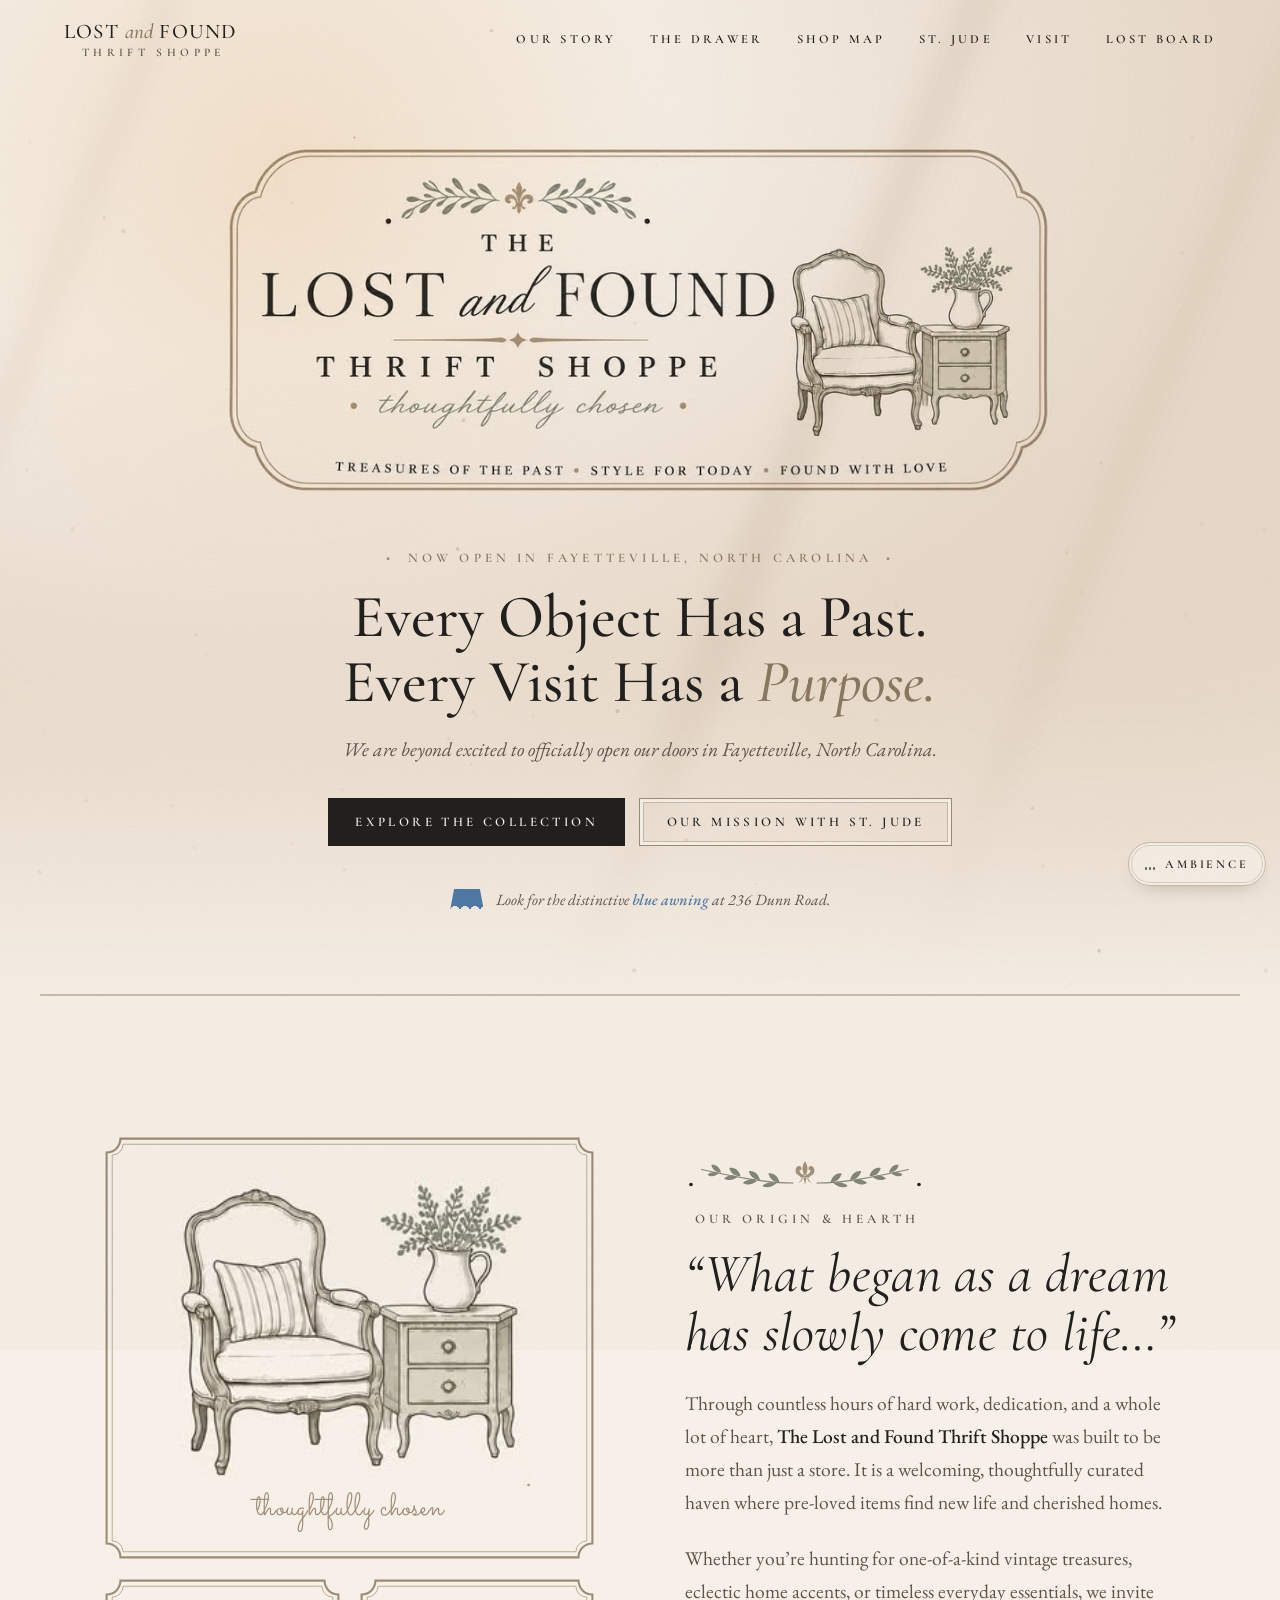
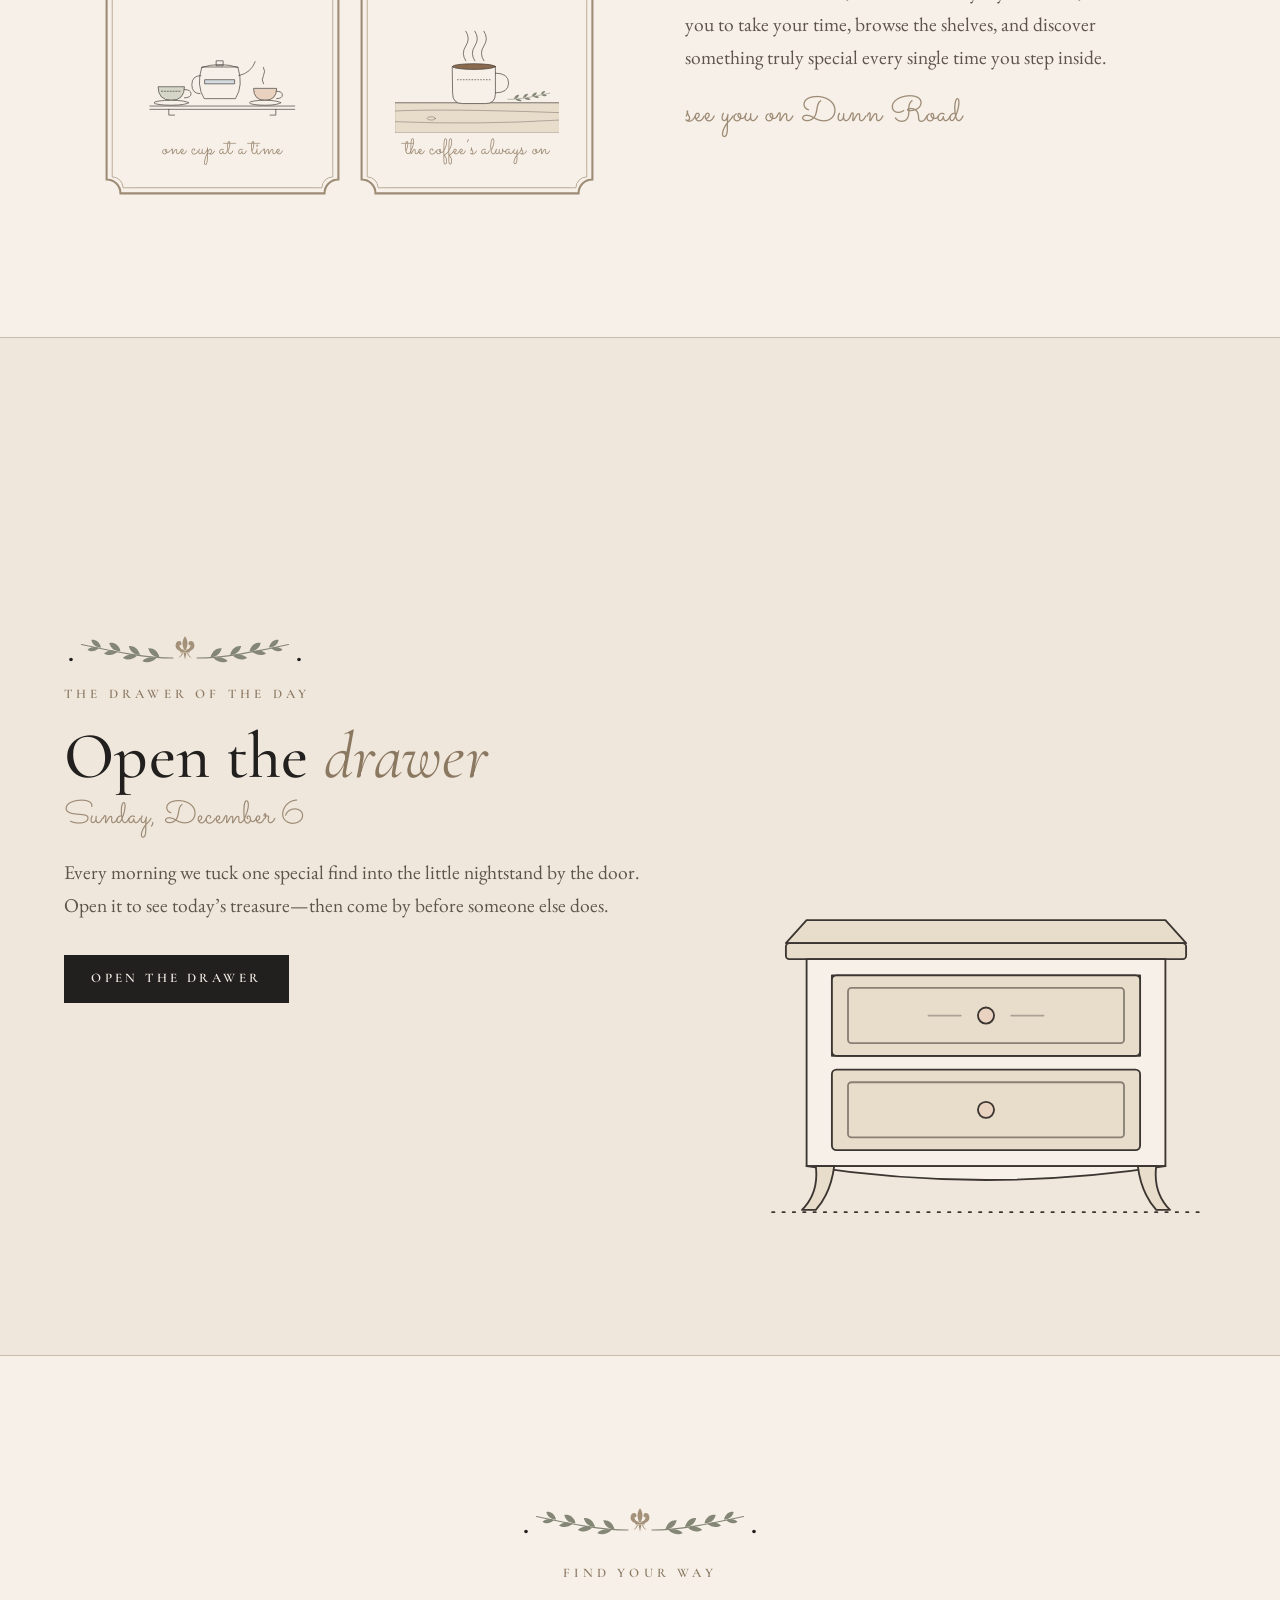
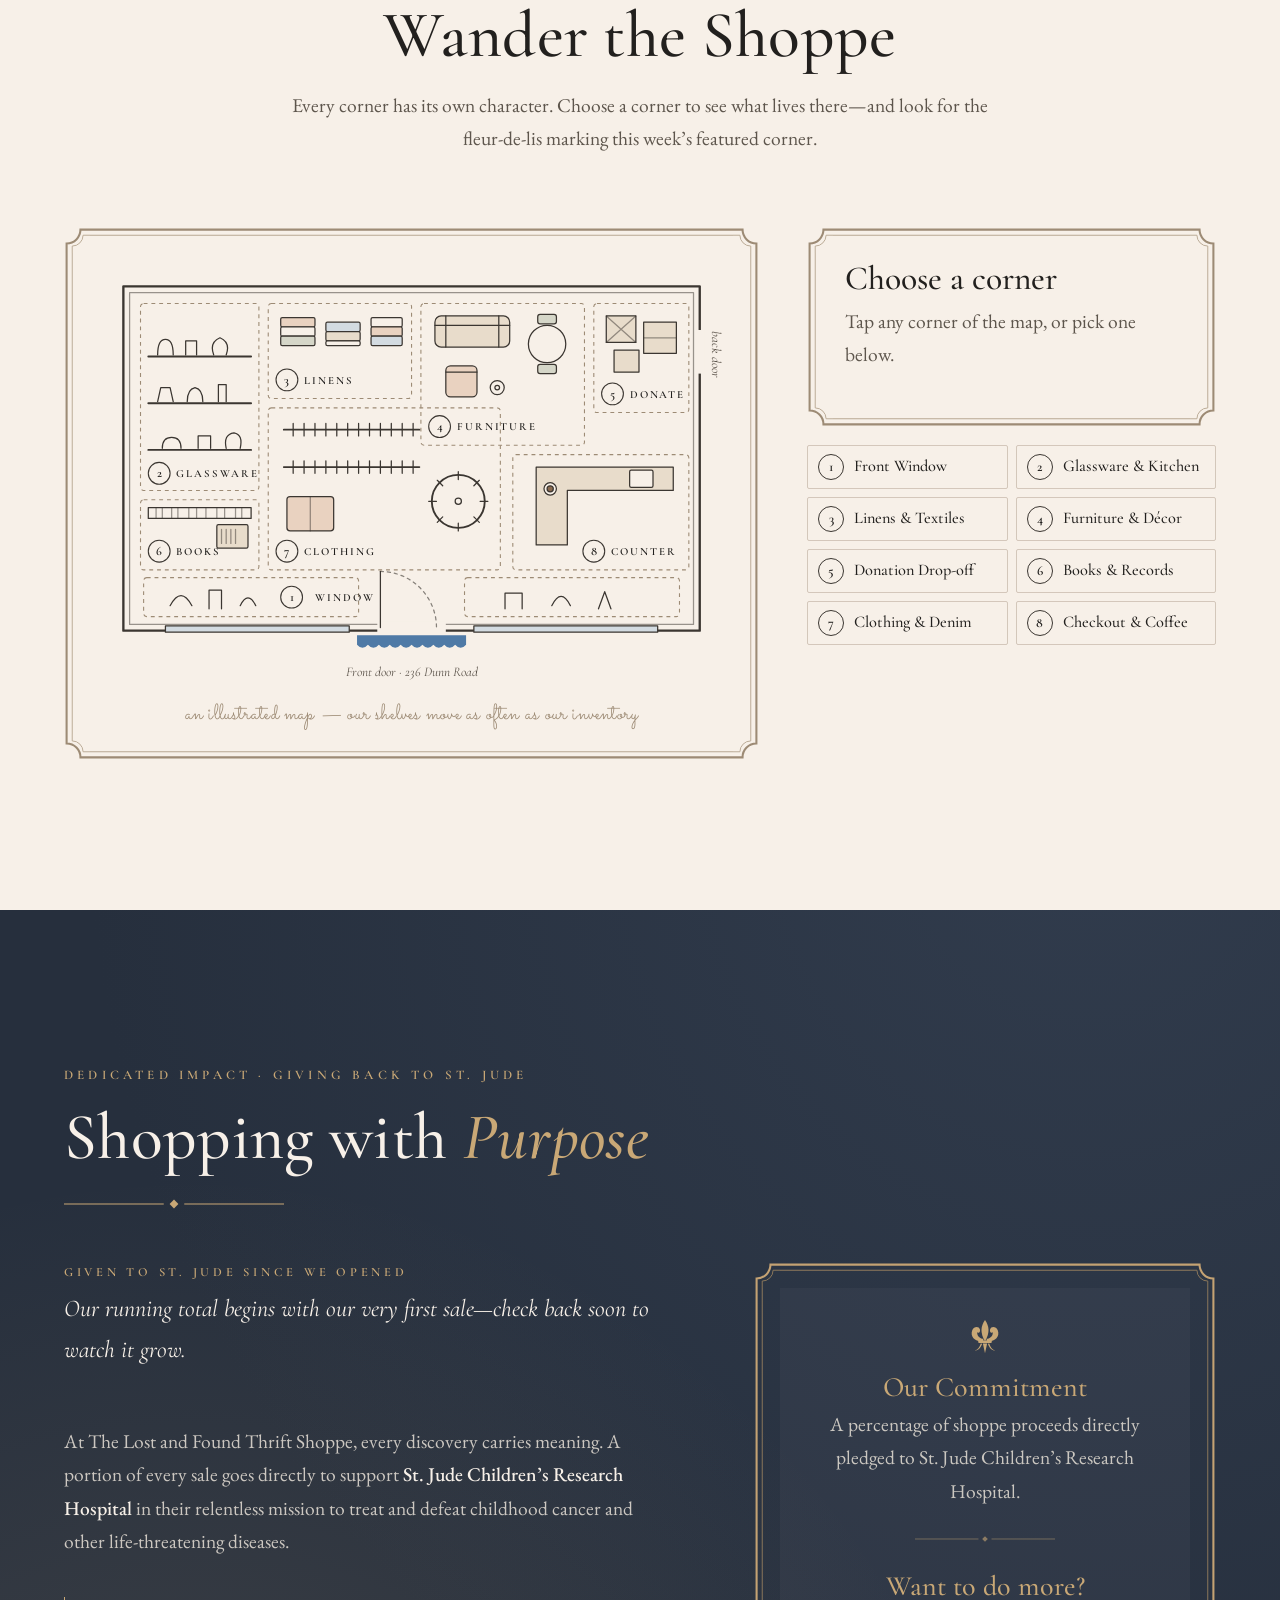
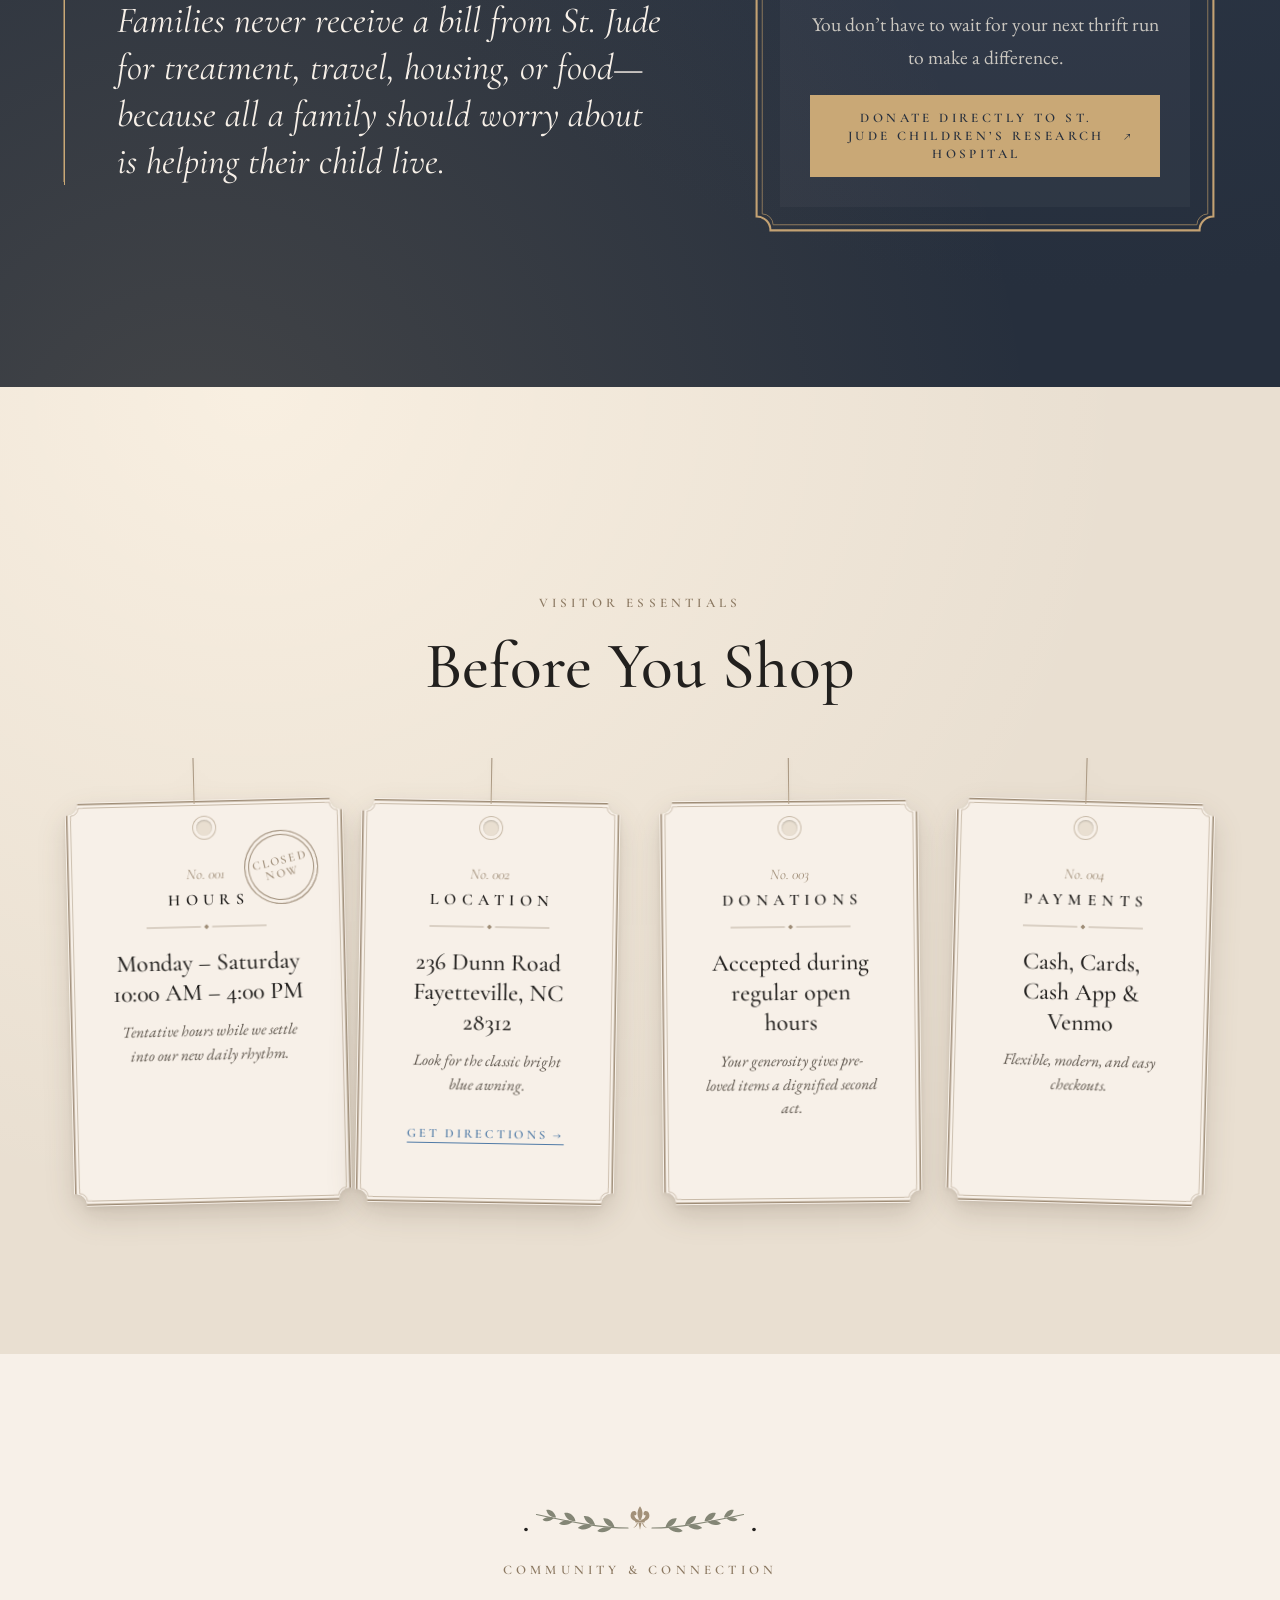
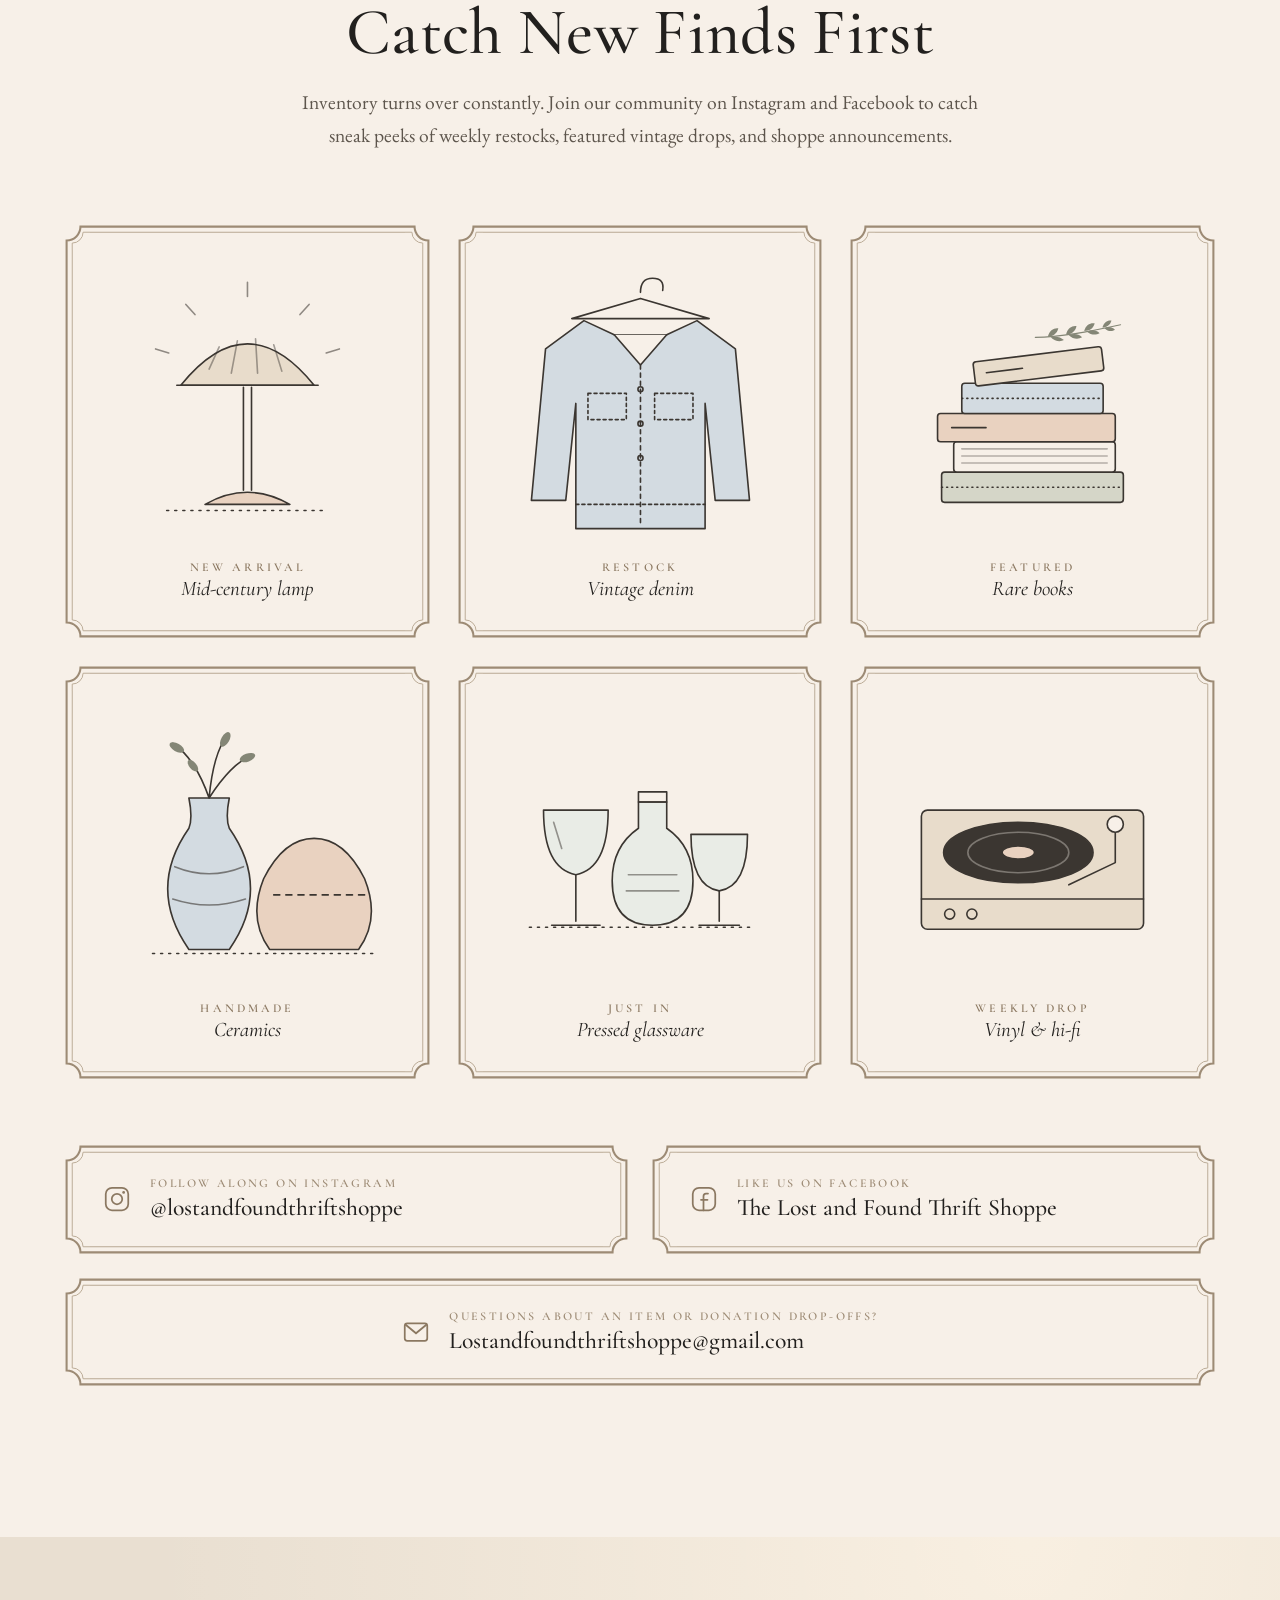
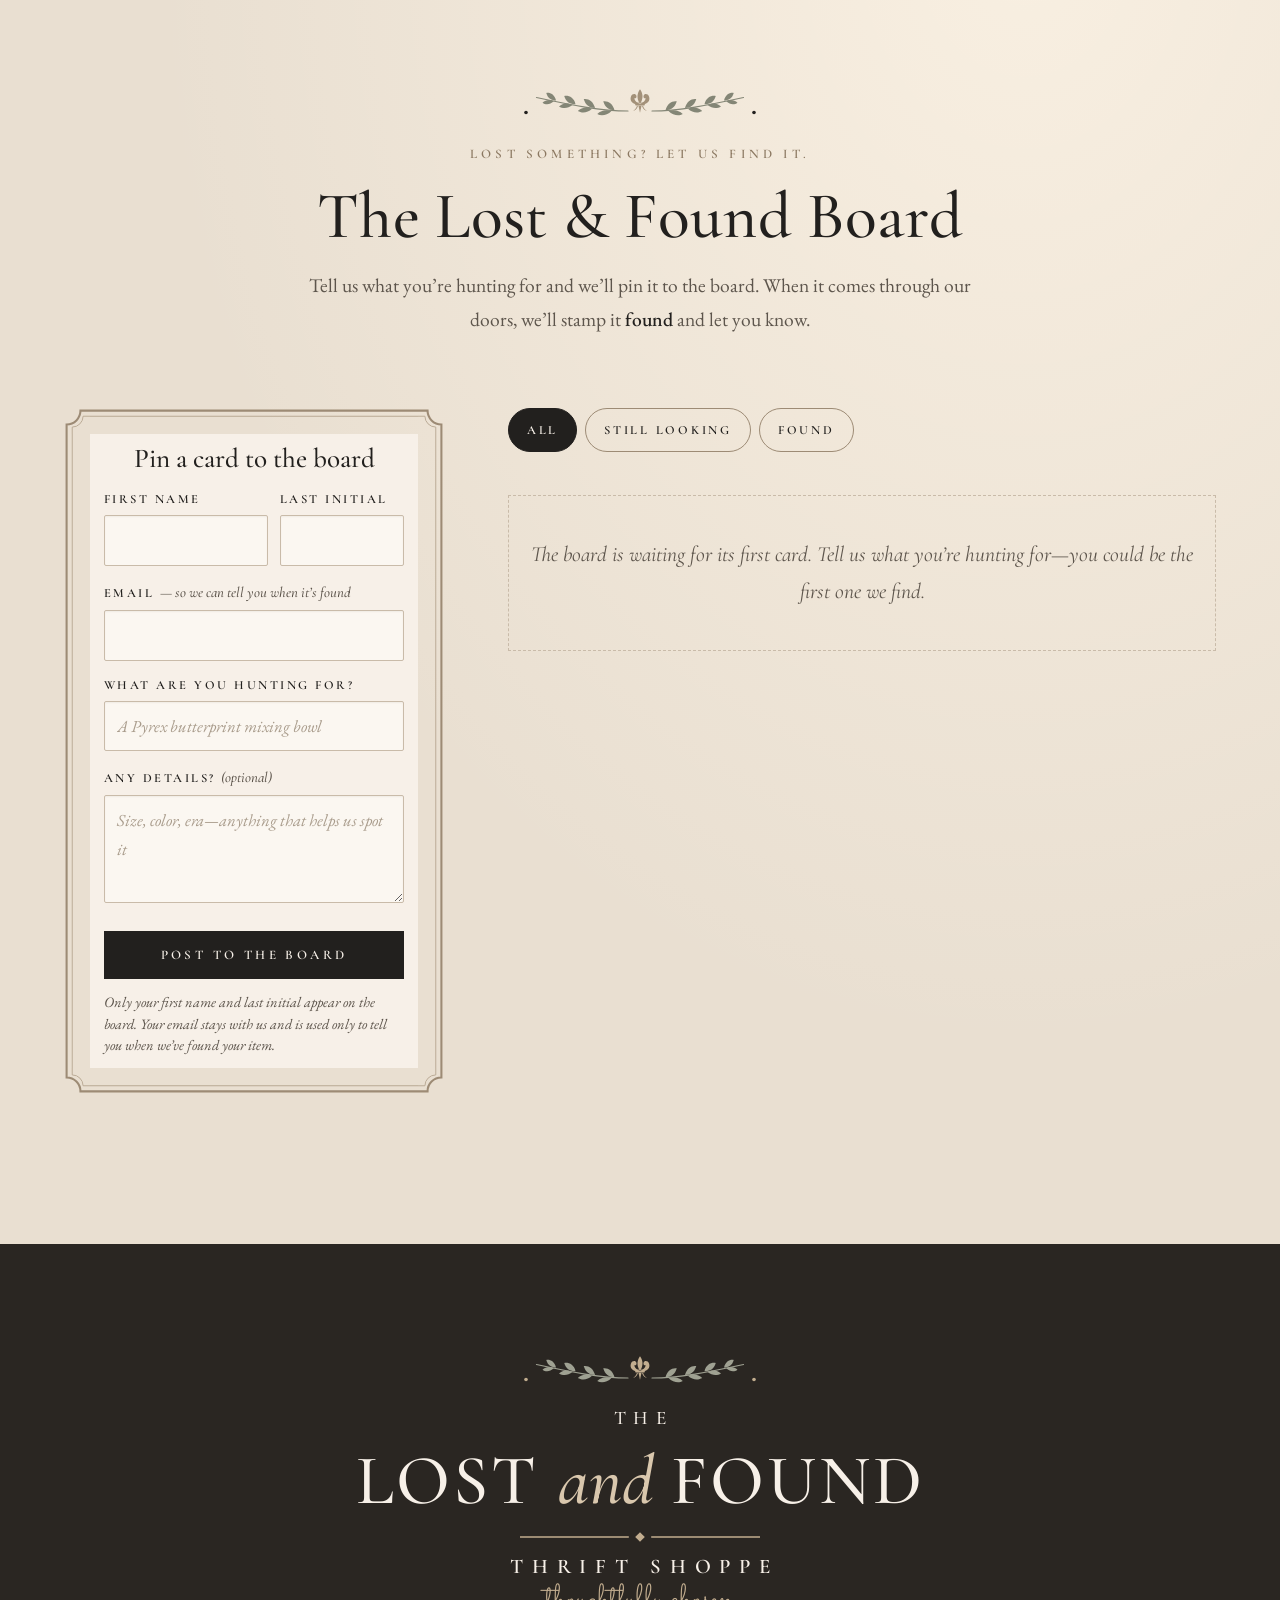
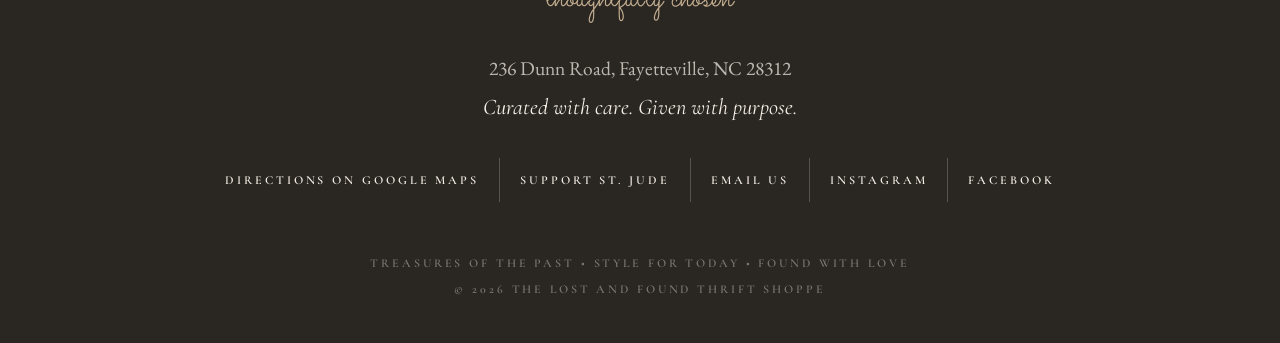
==== commit c43b4084: "Center section crests over their labels The Origin and Drawer of the Day crests sat flush left and w" ====
--- a/index.html
+++ b/index.html
@@ -165,8 +165,10 @@
       </div>
 
       <div class="origin__text">
-        <svg class="crest reveal" aria-hidden="true"><use href="#crest"/></svg>
-        <p class="eyebrow reveal">Our Origin &amp; Hearth</p>
+        <div class="crest-head">
+          <svg class="crest reveal" aria-hidden="true"><use href="#crest"/></svg>
+          <p class="eyebrow reveal">Our Origin &amp; Hearth</p>
+        </div>
         <h2 class="origin__quote reveal" id="origin-title">&ldquo;What began as a dream has slowly come to life&hellip;&rdquo;</h2>
         <p class="reveal">Through countless hours of hard work, dedication, and a whole lot of heart, <strong>The Lost and Found Thrift Shoppe</strong> was built to be more than just a store. It is a welcoming, thoughtfully curated haven where pre-loved items find new life and cherished homes.</p>
         <p class="reveal">Whether you&rsquo;re hunting for one-of-a-kind vintage treasures, eclectic home accents, or timeless everyday essentials, we invite you to take your time, browse the shelves, and discover something truly special every single time you step inside.</p>
@@ -177,8 +179,10 @@
     <!-- ============ The Drawer of the Day ============ -->
     <section class="drawer-day" id="drawer" aria-labelledby="drawer-title">
       <div class="drawer-day__text">
-        <svg class="crest reveal" aria-hidden="true"><use href="#crest"/></svg>
-        <p class="eyebrow reveal">The Drawer of the Day</p>
+        <div class="crest-head">
+          <svg class="crest reveal" aria-hidden="true"><use href="#crest"/></svg>
+          <p class="eyebrow reveal">The Drawer of the Day</p>
+        </div>
         <h2 class="reveal" id="drawer-title">Open the <em>drawer</em></h2>
         <p class="drawer-day__date script reveal" id="drawer-date"></p>
         <p class="reveal">Every morning we tuck one special find into the little nightstand by the door. Open it to see today&rsquo;s treasure&mdash;then come by before someone else does.</p>
--- a/css/styles.css
+++ b/css/styles.css
@@ -358,7 +358,10 @@
 .origin__gallery figure:nth-child(3) { transition-delay: .24s; }
 
 .origin__text { text-align: left; }
-.origin__text .crest { margin-left: 0; }
+/* Crest centred over its label, with the pair aligned to the left of the column */
+.crest-head { display: inline-flex; flex-direction: column; align-items: center; }
+.crest-head .crest { width: 240px; max-width: 100%; margin: 0 0 1rem; }
+.crest-head .eyebrow { margin-right: -.32em; } /* letter-spacing trails the last letter; cancel it so the text centres */
 .origin__text p { color: var(--ink-soft); margin: 0 0 1.15em; max-width: 34em; }
 .origin__quote {
   font-style: italic; font-weight: 400;
@@ -618,7 +621,6 @@
   background: var(--paper-2);
   border-block: 1px solid var(--taupe-light);
 }
-.drawer-day__text .crest { margin-left: 0; }
 .drawer-day h2 em { color: var(--fleur-deep); font-weight: 400; }
 .drawer-day__date { font-size: 2rem; line-height: 1.2; margin: .4rem 0 1rem; color: var(--taupe); }
 .drawer-day__text > p:not(.eyebrow):not(.drawer-day__date) { color: var(--ink-soft); max-width: 30em; }
